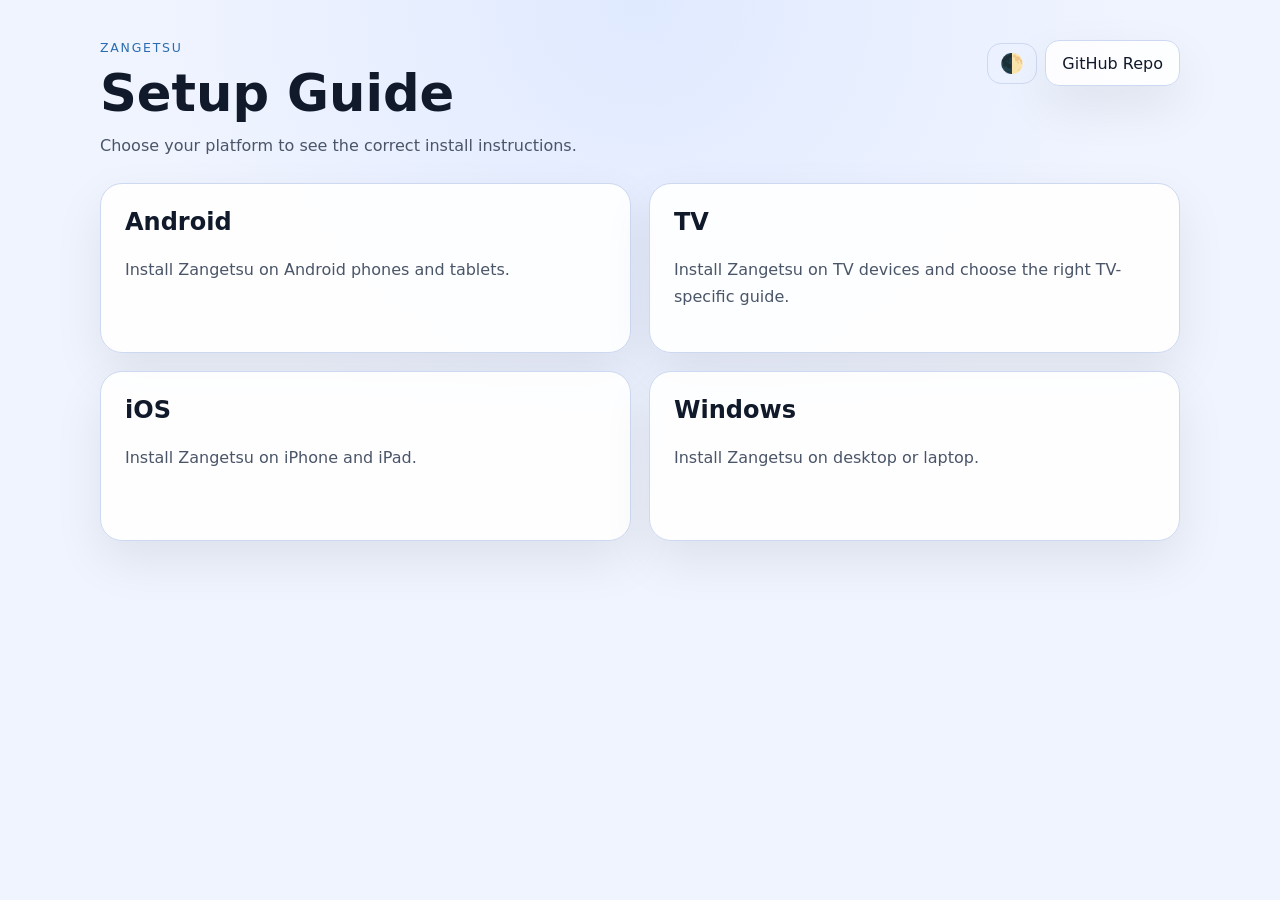
==== index.html @ 30b698f3 "Enhance index.html with SEO links Added canonical and dns-prefetch links for SEO." ====
<!doctype html>
<html lang="en">
  <head>
    <meta charset="UTF-8" />
    <meta name="viewport" content="width=device-width, initial-scale=1.0" />
    <title>Zangetsu Setup Guide</title>
    <meta name="description" content="Choose your platform and install Zangetsu on Android, iOS, TV, or Windows. Simple step‑by‑step guides." />
    <link rel="icon" type="image/x-icon" href="./assets/favicon.ico" />
    <link rel="apple-touch-icon" href="./assets/apple-touch-icon.png" />
    <link rel="canonical" href="https://yourdomain.com/" />
    <link rel="dns-prefetch" href="https://api.github.com" />
    <link rel="dns-prefetch" href="https://github.com" />
    <link rel="stylesheet" href="./assets/styles.css" />
    <script defer src="./assets/app.js"></script>

    <meta property="og:title" content="Zangetsu Setup Guide" />
    <meta property="og:description" content="Install Zangetsu on Android, iOS, TV, or Windows with our simple guides." />
    <meta property="og:type" content="website" />
    <meta property="og:url" content="https://yourdomain.com/" />
    <meta property="og:image" content="https://yourdomain.com/assets/og-image.png" />
    <meta name="twitter:card" content="summary_large_image" />
    <meta name="twitter:title" content="Zangetsu Setup Guide" />
    <meta name="twitter:description" content="Install Zangetsu on Android, iOS, TV, or Windows with our simple guides." />
    <meta name="twitter:image" content="https://yourdomain.com/assets/og-image.png" />
  </head>
  <body>
    <a class="skip-link" href="#main-content">Skip to main content</a>

    <header class="topbar">
      <div>
        <p class="eyebrow">Zangetsu</p>
        <h1 id="page-title">Setup Guide</h1>
        <p class="subtext">Choose your platform to see the correct install instructions.</p>
      </div>
      <div style="display: flex; gap: 8px; align-items: center;">
        <button id="theme-toggle" class="theme-toggle-btn" aria-label="Toggle dark/light mode">🌓</button>
        <a class="ghost-button" href="https://github.com/YOUR_USERNAME/YOUR_REPO" target="_blank" rel="noopener noreferrer">
          GitHub Repo
        </a>
      </div>
    </header>

    <main id="main-content" class="grid" aria-labelledby="page-title">
      <a class="card" href="./android/">
        <h2>Android</h2>
        <p>Install Zangetsu on Android phones and tablets.</p>
      </a>
      <a class="card" href="./tv/">
        <h2>TV</h2>
        <p>Install Zangetsu on TV devices and choose the right TV-specific guide.</p>
      </a>
      <a class="card" href="./ios/">
        <h2>iOS</h2>
        <p>Install Zangetsu on iPhone and iPad.</p>
      </a>
      <a class="card" href="./windows/">
        <h2>Windows</h2>
        <p>Install Zangetsu on desktop or laptop.</p>
      </a>
    </main>

    <button id="back-to-top" class="back-to-top" aria-label="Back to top">↑</button>
  </body>
</html>
---- assets/styles.css ----
:root {
  --bg: #0b1220;
  --panel: #111a2b;
  --panel-2: #0f1726;
  --text: #e7eefc;
  --muted: #9db0d0;
  --accent: #6ea8fe;
  --border: #22304a;
  --shadow: 0 20px 50px rgba(0, 0, 0, 0.28);
  --radius: 22px;
  --max: 1080px;
  font-family: Inter, system-ui, -apple-system, BlinkMacSystemFont, "Segoe UI", sans-serif;
}

/* Light theme */
[data-theme="light"] {
  --bg: #f0f4ff;
  --panel: #ffffff;
  --panel-2: #f9fbff;
  --text: #111a2b;
  --muted: #4a5568;
  --accent: #2b6cb0;
  --border: #cdd9f0;
  --shadow: 0 20px 50px rgba(0, 0, 0, 0.08);
}

* {
  box-sizing: border-box;
}

body {
  margin: 0;
  min-height: 100vh;
  background: radial-gradient(circle at top, #14213d 0%, var(--bg) 45%);
  color: var(--text);
}

[data-theme="light"] body {
  background: radial-gradient(circle at top, #e0eaff 0%, var(--bg) 45%);
}

a {
  color: inherit;
  text-decoration: none;
}

a:focus-visible,
button:focus-visible {
  outline: 2px solid var(--accent);
  outline-offset: 2px;
}

.skip-link {
  position: absolute;
  top: -40px;
  left: 16px;
  background: var(--accent);
  color: #fff;
  padding: 8px 16px;
  border-radius: 8px;
  z-index: 1000;
  font-weight: 600;
  transition: top 0.2s ease;
}
.skip-link:focus { top: 16px; }
@media (prefers-reduced-motion: reduce) { .skip-link { transition: none; } }

.topbar,
.content,
.grid {
  width: min(var(--max), calc(100% - 32px));
  margin: 0 auto;
}

.topbar {
  display: flex;
  align-items: flex-start;
  justify-content: space-between;
  gap: 16px;
  padding: 40px 0 24px;
}

.eyebrow {
  margin: 0 0 8px;
  text-transform: uppercase;
  letter-spacing: 0.14em;
  font-size: 0.78rem;
  color: var(--accent);
}

h1 {
  margin: 0;
  font-size: clamp(2rem, 4vw, 3.5rem);
}

.subtext {
  margin: 10px 0 0;
  color: var(--muted);
  max-width: 62ch;
  line-height: 1.6;
}

.ghost-button,
.download-button,
button.ghost-button {
  display: inline-flex;
  align-items: center;
  justify-content: center;
  min-height: 46px;
  padding: 0 16px;
  border-radius: 14px;
  border: 1px solid var(--border);
  background: rgba(17, 26, 43, 0.78);
  box-shadow: var(--shadow);
  cursor: pointer;
  font-family: inherit;
  color: var(--text);
  transition: transform 0.15s ease, border-color 0.15s ease;
}

[data-theme="light"] .ghost-button,
[data-theme="light"] .download-button,
[data-theme="light"] button.ghost-button {
  background: rgba(255,255,255,0.88);
}

@media (prefers-reduced-motion: no-preference) {
  .ghost-button:hover,
  .download-button:hover,
  .card:hover { transform: translateY(-1px); }
  .ghost-button:hover,
  .download-button:hover { border-color: var(--accent); }
}

.grid {
  display: grid;
  grid-template-columns: repeat(2, minmax(0, 1fr));
  gap: 18px;
  padding-bottom: 36px;
}

.card,
.panel {
  border: 1px solid var(--border);
  background: rgba(17, 26, 43, 0.88);
  border-radius: var(--radius);
  box-shadow: var(--shadow);
}

[data-theme="light"] .card,
[data-theme="light"] .panel {
  background: rgba(255,255,255,0.92);
}

.card {
  padding: 24px;
  min-height: 170px;
  transition: transform 0.18s ease, border-color 0.18s ease;
}
.card:hover { border-color: var(--accent); }

.card h2, .panel h2 { margin-top: 0; }

.card p, .panel p, .panel li {
  color: var(--muted);
  line-height: 1.7;
}

.content {
  display: grid;
  gap: 18px;
  padding-bottom: 36px;
}

.panel { padding: 24px; }

.download-area { display: grid; gap: 12px; }

.download-row {
  display: flex;
  align-items: flex-start;
  gap: 16px;
  flex-wrap: wrap;
}

.download-button {
  width: fit-content;
  gap: 10px;
  background: linear-gradient(180deg, rgba(110,168,254,0.2), rgba(110,168,254,0.1));
}

[data-theme="light"] .download-button {
  background: linear-gradient(180deg, rgba(43,108,176,0.15), rgba(43,108,176,0.05));
}

.copy-btn {
  font-size: 0.85rem;
  min-height: 46px;
}

.qr-code {
  display: flex;
  flex-direction: column;
  align-items: center;
  gap: 4px;
  padding: 8px;
  background: rgba(255,255,255,0.05);
  border-radius: 12px;
  border: 1px solid var(--border);
}

[data-theme="light"] .qr-code {
  background: rgba(0,0,0,0.03);
}

.qr-code img {
  display: block;
  width: 120px;
  height: 120px;
}

.qr-code small {
  font-size: 0.75rem;
  color: var(--muted);
}

.release-notes {
  margin-top: 8px;
  padding: 12px;
  background: rgba(110,168,254,0.07);
  border-radius: 14px;
  border: 1px solid rgba(110,168,254,0.15);
}

.release-notes h3 {
  margin: 0 0 6px;
  font-size: 0.95rem;
  color: var(--accent);
}

.release-notes p {
  margin: 0;
  font-size: 0.9rem;
  color: var(--muted);
  white-space: pre-wrap;
  line-height: 1.6;
}

.loading-spinner {
  display: flex;
  align-items: center;
  gap: 8px;
  color: var(--muted);
}

.loading-spinner span::before {
  content: "";
  display: inline-block;
  width: 14px;
  height: 14px;
  border: 2px solid var(--border);
  border-top-color: var(--accent);
  border-radius: 50%;
  animation: spin 0.8s linear infinite;
  margin-right: 8px;
  vertical-align: middle;
}

@keyframes spin { to { transform: rotate(360deg); } }

.badge {
  display: inline-flex;
  width: fit-content;
  padding: 4px 10px;
  border-radius: 999px;
  background: rgba(110,168,254,0.14);
  color: #cfe1ff;
  font-size: 0.85rem;
  border: 1px solid rgba(110,168,254,0.22);
}

[data-theme="light"] .badge {
  background: rgba(43,108,176,0.1);
  color: #1e3a5f;
  border-color: rgba(43,108,176,0.25);
}

/* Back to top button */
.back-to-top {
  position: fixed;
  bottom: 24px;
  right: 24px;
  display: none;
  width: 44px;
  height: 44px;
  border-radius: 50%;
  border: 1px solid var(--border);
  background: var(--panel);
  box-shadow: var(--shadow);
  align-items: center;
  justify-content: center;
  cursor: pointer;
  z-index: 999;
  color: var(--text);
}
.back-to-top:hover { border-color: var(--accent); }

/* Theme toggle button */
.theme-toggle-btn {
  background: none;
  border: 1px solid var(--border);
  border-radius: 14px;
  padding: 8px 12px;
  color: var(--text);
  cursor: pointer;
  font-size: 1.2rem;
  display: flex;
  align-items: center;
  gap: 4px;
}

@media (max-width: 760px) {
  .topbar { flex-direction: column; }
  .grid { grid-template-columns: 1fr; }
  .download-row { flex-direction: column; align-items: stretch; }
  .qr-code { align-self: flex-start; }
}
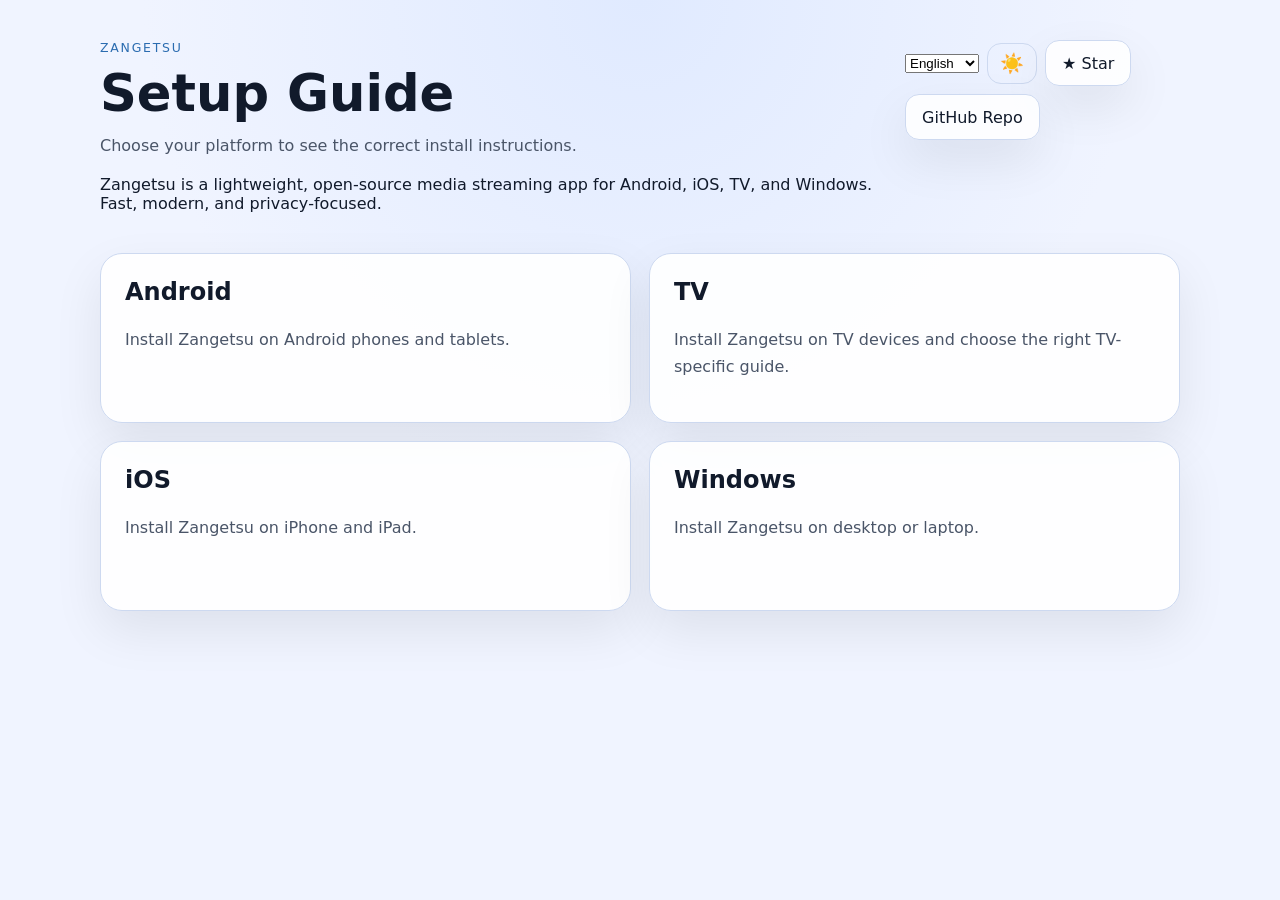
==== commit 5605c129: "Enhance index.html with description and GitHub links Added a description paragraph and updated GitHu" ====
--- a/index.html
+++ b/index.html
@@ -31,10 +31,21 @@
         <p class="eyebrow">Zangetsu</p>
         <h1 id="page-title">Setup Guide</h1>
         <p class="subtext">Choose your platform to see the correct install instructions.</p>
+        <p class="description">Zangetsu is a lightweight, open‑source media streaming app for Android, iOS, TV, and Windows. Fast, modern, and privacy‑focused.</p>
       </div>
-      <div style="display: flex; gap: 8px; align-items: center;">
+      <div style="display: flex; gap: 0.5rem; align-items: center; flex-wrap: wrap;">
+        <select id="language-select" class="language-select" aria-label="Select language">
+          <option value="en">English</option>
+          <option value="es">Español</option>
+          <option value="fr">Français</option>
+          <option value="de">Deutsch</option>
+          <option value="ja">日本語</option>
+        </select>
         <button id="theme-toggle" class="theme-toggle-btn" aria-label="Toggle dark/light mode">🌓</button>
-        <a class="ghost-button" href="https://github.com/YOUR_USERNAME/YOUR_REPO" target="_blank" rel="noopener noreferrer">
+        <a id="github-star" class="ghost-button star-button" href="https://github.com/Spyou/Zangetsu" target="_blank" rel="noopener noreferrer" aria-label="Star on GitHub">
+          ★ Star
+        </a>
+        <a class="ghost-button" href="https://github.com/Spyou/Zangetsu" target="_blank" rel="noopener noreferrer">
           GitHub Repo
         </a>
       </div>
--- a/assets/styles.css
+++ b/assets/styles.css
@@ -7,12 +7,17 @@
   --accent: #6ea8fe;
   --border: #22304a;
   --shadow: 0 20px 50px rgba(0, 0, 0, 0.28);
-  --radius: 22px;
+
+  /* Unified radius scale */
+  --radius-sm: 10px;
+  --radius-md: 14px;
+  --radius-lg: 22px;
+  --radius-full: 999px;
+
   --max: 1080px;
   font-family: Inter, system-ui, -apple-system, BlinkMacSystemFont, "Segoe UI", sans-serif;
 }
 
-/* Light theme */
 [data-theme="light"] {
   --bg: #f0f4ff;
   --panel: #ffffff;
@@ -57,7 +62,7 @@
   background: var(--accent);
   color: #fff;
   padding: 8px 16px;
-  border-radius: 8px;
+  border-radius: var(--radius-sm);
   z-index: 1000;
   font-weight: 600;
   transition: top 0.2s ease;
@@ -108,7 +113,7 @@
   justify-content: center;
   min-height: 46px;
   padding: 0 16px;
-  border-radius: 14px;
+  border-radius: var(--radius-md);
   border: 1px solid var(--border);
   background: rgba(17, 26, 43, 0.78);
   box-shadow: var(--shadow);
@@ -143,7 +148,7 @@
 .panel {
   border: 1px solid var(--border);
   background: rgba(17, 26, 43, 0.88);
-  border-radius: var(--radius);
+  border-radius: var(--radius-lg);
   box-shadow: var(--shadow);
 }
 
@@ -176,6 +181,32 @@
 
 .download-area { display: grid; gap: 12px; }
 
+/* Top row with badge, refresh, share, timestamp */
+.download-top-row {
+  display: flex;
+  align-items: center;
+  gap: 10px;
+  flex-wrap: wrap;
+}
+
+.refresh-btn {
+  font-size: 0.85rem;
+  min-height: 36px;
+  padding: 0 10px;
+  border-radius: var(--radius-md);
+}
+
+.release-date {
+  font-size: 0.85rem;
+  color: var(--muted);
+}
+
+.last-updated {
+  font-size: 0.75rem;
+  color: var(--muted);
+  margin-left: auto;
+}
+
 .download-row {
   display: flex;
   align-items: flex-start;
@@ -183,19 +214,39 @@
   flex-wrap: wrap;
 }
 
+.download-link-wrapper {
+  display: flex;
+  flex-direction: column;
+  gap: 4px;
+  align-items: flex-start;
+}
+
+/* Download button with truncation */
 .download-button {
   width: fit-content;
+  max-width: 260px;
+  white-space: nowrap;
+  overflow: hidden;
+  text-overflow: ellipsis;
   gap: 10px;
+  border-radius: var(--radius-md);
   background: linear-gradient(180deg, rgba(110,168,254,0.2), rgba(110,168,254,0.1));
 }
 
 [data-theme="light"] .download-button {
   background: linear-gradient(180deg, rgba(43,108,176,0.15), rgba(43,108,176,0.05));
+}
+
+.file-size {
+  font-size: 0.8rem;
+  color: var(--muted);
+  padding-left: 4px;
 }
 
 .copy-btn {
   font-size: 0.85rem;
   min-height: 46px;
+  border-radius: var(--radius-md);
 }
 
 .qr-code {
@@ -205,7 +256,7 @@
   gap: 4px;
   padding: 8px;
   background: rgba(255,255,255,0.05);
-  border-radius: 12px;
+  border-radius: var(--radius-md);
   border: 1px solid var(--border);
 }
 
@@ -228,7 +279,7 @@
   margin-top: 8px;
   padding: 12px;
   background: rgba(110,168,254,0.07);
-  border-radius: 14px;
+  border-radius: var(--radius-md);
   border: 1px solid rgba(110,168,254,0.15);
 }
 
@@ -272,7 +323,7 @@
   display: inline-flex;
   width: fit-content;
   padding: 4px 10px;
-  border-radius: 999px;
+  border-radius: var(--radius-full);
   background: rgba(110,168,254,0.14);
   color: #cfe1ff;
   font-size: 0.85rem;
@@ -285,7 +336,6 @@
   border-color: rgba(43,108,176,0.25);
 }
 
-/* Back to top button */
 .back-to-top {
   position: fixed;
   bottom: 24px;
@@ -305,11 +355,10 @@
 }
 .back-to-top:hover { border-color: var(--accent); }
 
-/* Theme toggle button */
 .theme-toggle-btn {
   background: none;
   border: 1px solid var(--border);
-  border-radius: 14px;
+  border-radius: var(--radius-md);
   padding: 8px 12px;
   color: var(--text);
   cursor: pointer;
@@ -317,6 +366,15 @@
   display: flex;
   align-items: center;
   gap: 4px;
+}
+
+/* Installation feedback panel */
+.install-feedback {
+  margin-top: 10px;
+}
+.install-btn {
+  min-height: 46px;
+  border-radius: var(--radius-md);
 }
 
 @media (max-width: 760px) {
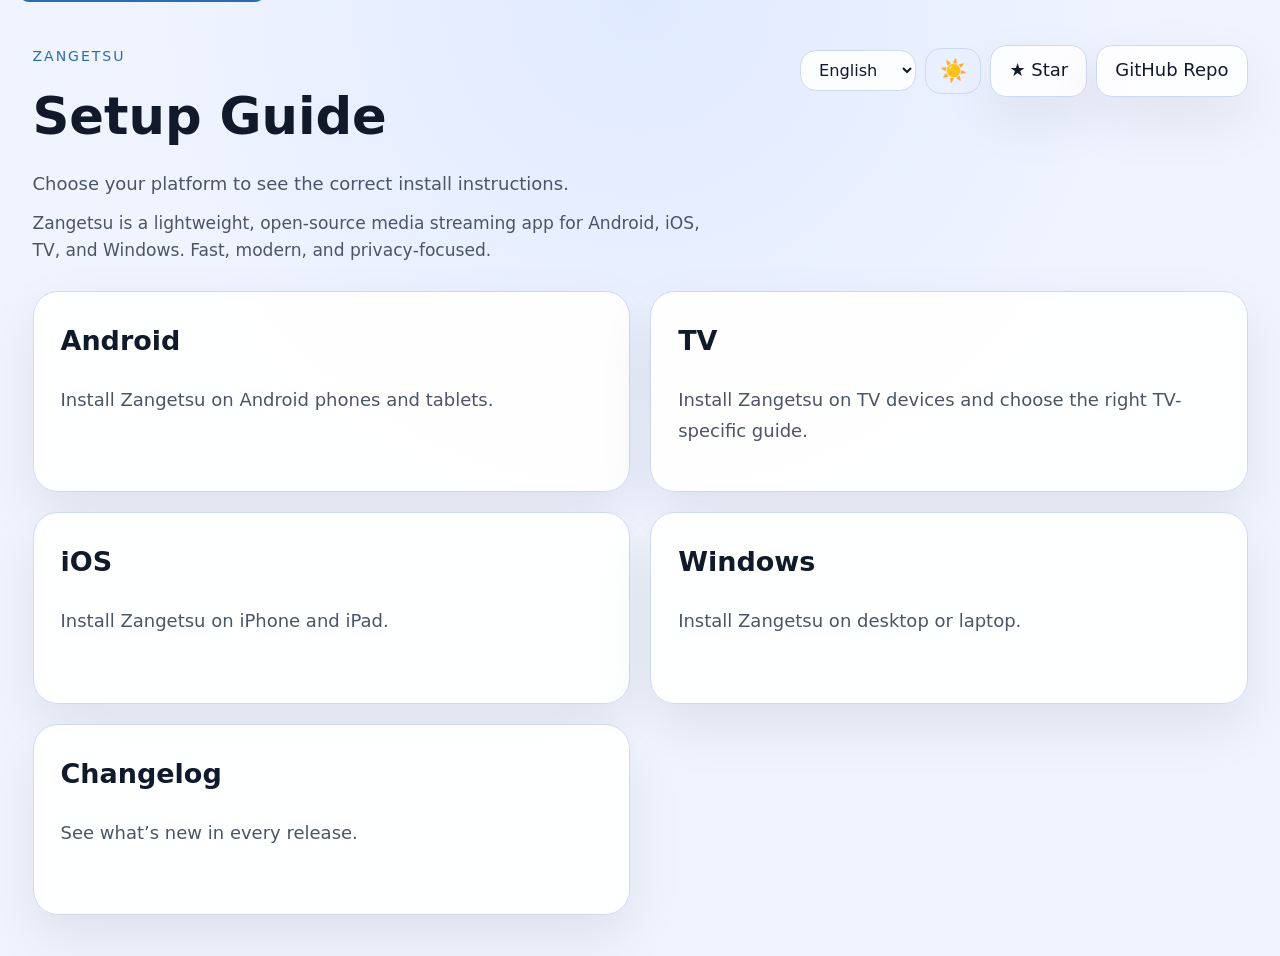
==== commit c3b6bff4: "Add manifest and theme color meta tags" ====
--- a/index.html
+++ b/index.html
@@ -7,6 +7,8 @@
     <meta name="description" content="Choose your platform and install Zangetsu on Android, iOS, TV, or Windows. Simple step‑by‑step guides." />
     <link rel="icon" type="image/x-icon" href="./assets/favicon.ico" />
     <link rel="apple-touch-icon" href="./assets/apple-touch-icon.png" />
+    <link rel="manifest" href="./manifest.json" />
+    <meta name="theme-color" content="#6ea8fe" />
     <link rel="canonical" href="https://yourdomain.com/" />
     <link rel="dns-prefetch" href="https://api.github.com" />
     <link rel="dns-prefetch" href="https://github.com" />
@@ -68,6 +70,10 @@
         <h2>Windows</h2>
         <p>Install Zangetsu on desktop or laptop.</p>
       </a>
+      <a class="card" href="./changelog/">
+        <h2>Changelog</h2>
+        <p>See what’s new in every release.</p>
+      </a>
     </main>
 
     <button id="back-to-top" class="back-to-top" aria-label="Back to top">↑</button>
--- a/assets/styles.css
+++ b/assets/styles.css
@@ -6,16 +6,16 @@
   --muted: #9db0d0;
   --accent: #6ea8fe;
   --border: #22304a;
-  --shadow: 0 20px 50px rgba(0, 0, 0, 0.28);
-
-  /* Unified radius scale */
-  --radius-sm: 10px;
-  --radius-md: 14px;
-  --radius-lg: 22px;
+  --shadow: 0 1.25rem 3.125rem rgba(0, 0, 0, 0.28);
+
+  --radius-sm: 0.625rem;
+  --radius-md: 0.875rem;
+  --radius-lg: 1.375rem;
   --radius-full: 999px;
 
-  --max: 1080px;
+  --max: 67.5rem;
   font-family: Inter, system-ui, -apple-system, BlinkMacSystemFont, "Segoe UI", sans-serif;
+  font-size: clamp(1rem, 2vw, 1.125rem);
 }
 
 [data-theme="light"] {
@@ -26,7 +26,7 @@
   --muted: #4a5568;
   --accent: #2b6cb0;
   --border: #cdd9f0;
-  --shadow: 0 20px 50px rgba(0, 0, 0, 0.08);
+  --shadow: 0 1.25rem 3.125rem rgba(0, 0, 0, 0.08);
 }
 
 * {
@@ -38,10 +38,21 @@
   min-height: 100vh;
   background: radial-gradient(circle at top, #14213d 0%, var(--bg) 45%);
   color: var(--text);
+  line-height: 1.6;
 }
 
 [data-theme="light"] body {
   background: radial-gradient(circle at top, #e0eaff 0%, var(--bg) 45%);
+}
+
+/* Fade-in animation for main content */
+@keyframes fadeIn {
+  from { opacity: 0; transform: translateY(10px); }
+  to { opacity: 1; transform: translateY(0); }
+}
+
+main {
+  animation: fadeIn 0.5s ease both;
 }
 
 a {
@@ -57,23 +68,23 @@
 
 .skip-link {
   position: absolute;
-  top: -40px;
-  left: 16px;
+  top: -2.5rem;
+  left: 1rem;
   background: var(--accent);
   color: #fff;
-  padding: 8px 16px;
+  padding: 0.5rem 1rem;
   border-radius: var(--radius-sm);
   z-index: 1000;
   font-weight: 600;
   transition: top 0.2s ease;
 }
-.skip-link:focus { top: 16px; }
+.skip-link:focus { top: 1rem; }
 @media (prefers-reduced-motion: reduce) { .skip-link { transition: none; } }
 
 .topbar,
 .content,
 .grid {
-  width: min(var(--max), calc(100% - 32px));
+  width: min(var(--max), calc(100% - 2rem));
   margin: 0 auto;
 }
 
@@ -81,12 +92,12 @@
   display: flex;
   align-items: flex-start;
   justify-content: space-between;
-  gap: 16px;
-  padding: 40px 0 24px;
+  gap: 1rem;
+  padding: 2.5rem 0 1.5rem;
 }
 
 .eyebrow {
-  margin: 0 0 8px;
+  margin: 0 0 0.5rem;
   text-transform: uppercase;
   letter-spacing: 0.14em;
   font-size: 0.78rem;
@@ -99,10 +110,16 @@
 }
 
 .subtext {
-  margin: 10px 0 0;
+  margin: 0.625rem 0 0;
   color: var(--muted);
   max-width: 62ch;
-  line-height: 1.6;
+}
+
+.description {
+  margin: 0.625rem 0 0;
+  color: var(--muted);
+  font-size: 0.95rem;
+  max-width: 62ch;
 }
 
 .ghost-button,
@@ -111,8 +128,8 @@
   display: inline-flex;
   align-items: center;
   justify-content: center;
-  min-height: 46px;
-  padding: 0 16px;
+  min-height: 2.875rem;
+  padding: 0 1rem;
   border-radius: var(--radius-md);
   border: 1px solid var(--border);
   background: rgba(17, 26, 43, 0.78);
@@ -140,8 +157,8 @@
 .grid {
   display: grid;
   grid-template-columns: repeat(2, minmax(0, 1fr));
-  gap: 18px;
-  padding-bottom: 36px;
+  gap: 1.125rem;
+  padding-bottom: 2.25rem;
 }
 
 .card,
@@ -158,8 +175,8 @@
 }
 
 .card {
-  padding: 24px;
-  min-height: 170px;
+  padding: 1.5rem;
+  min-height: 10.625rem;
   transition: transform 0.18s ease, border-color 0.18s ease;
 }
 .card:hover { border-color: var(--accent); }
@@ -173,63 +190,46 @@
 
 .content {
   display: grid;
-  gap: 18px;
-  padding-bottom: 36px;
-}
-
-.panel { padding: 24px; }
-
-.download-area { display: grid; gap: 12px; }
-
-/* Top row with badge, refresh, share, timestamp */
+  gap: 1.125rem;
+  padding-bottom: 2.25rem;
+}
+
+.panel { padding: 1.5rem; }
+
+.download-area { display: grid; gap: 0.75rem; }
+
 .download-top-row {
   display: flex;
   align-items: center;
-  gap: 10px;
+  gap: 0.625rem;
   flex-wrap: wrap;
 }
 
-.refresh-btn {
-  font-size: 0.85rem;
-  min-height: 36px;
-  padding: 0 10px;
-  border-radius: var(--radius-md);
-}
-
-.release-date {
-  font-size: 0.85rem;
-  color: var(--muted);
-}
-
-.last-updated {
-  font-size: 0.75rem;
-  color: var(--muted);
-  margin-left: auto;
-}
+.refresh-btn { font-size: 0.85rem; min-height: 2.25rem; padding: 0 0.625rem; }
+.release-date { font-size: 0.85rem; color: var(--muted); }
+.last-updated { font-size: 0.75rem; color: var(--muted); margin-left: auto; }
 
 .download-row {
   display: flex;
   align-items: flex-start;
-  gap: 16px;
+  gap: 1rem;
   flex-wrap: wrap;
 }
 
 .download-link-wrapper {
   display: flex;
   flex-direction: column;
-  gap: 4px;
+  gap: 0.25rem;
   align-items: flex-start;
 }
 
-/* Download button with truncation */
 .download-button {
   width: fit-content;
-  max-width: 260px;
+  max-width: 16.25rem;
   white-space: nowrap;
   overflow: hidden;
   text-overflow: ellipsis;
-  gap: 10px;
-  border-radius: var(--radius-md);
+  gap: 0.625rem;
   background: linear-gradient(180deg, rgba(110,168,254,0.2), rgba(110,168,254,0.1));
 }
 
@@ -237,83 +237,54 @@
   background: linear-gradient(180deg, rgba(43,108,176,0.15), rgba(43,108,176,0.05));
 }
 
-.file-size {
-  font-size: 0.8rem;
-  color: var(--muted);
-  padding-left: 4px;
-}
-
-.copy-btn {
-  font-size: 0.85rem;
-  min-height: 46px;
-  border-radius: var(--radius-md);
-}
+.file-size { font-size: 0.8rem; color: var(--muted); padding-left: 0.25rem; }
+
+.copy-btn { font-size: 0.85rem; min-height: 2.875rem; }
 
 .qr-code {
   display: flex;
   flex-direction: column;
   align-items: center;
-  gap: 4px;
-  padding: 8px;
+  gap: 0.25rem;
+  padding: 0.5rem;
   background: rgba(255,255,255,0.05);
   border-radius: var(--radius-md);
   border: 1px solid var(--border);
 }
 
-[data-theme="light"] .qr-code {
-  background: rgba(0,0,0,0.03);
-}
-
-.qr-code img {
-  display: block;
-  width: 120px;
-  height: 120px;
-}
-
-.qr-code small {
-  font-size: 0.75rem;
-  color: var(--muted);
-}
+[data-theme="light"] .qr-code { background: rgba(0,0,0,0.03); }
+
+.qr-code img { display: block; width: 7.5rem; height: 7.5rem; }
+.qr-code small { font-size: 0.75rem; color: var(--muted); }
 
 .release-notes {
-  margin-top: 8px;
-  padding: 12px;
+  margin-top: 0.5rem;
+  padding: 0.75rem;
   background: rgba(110,168,254,0.07);
   border-radius: var(--radius-md);
   border: 1px solid rgba(110,168,254,0.15);
 }
 
-.release-notes h3 {
-  margin: 0 0 6px;
-  font-size: 0.95rem;
-  color: var(--accent);
-}
-
-.release-notes p {
-  margin: 0;
-  font-size: 0.9rem;
-  color: var(--muted);
-  white-space: pre-wrap;
-  line-height: 1.6;
-}
+.release-notes h3 { margin: 0 0 0.375rem; font-size: 0.95rem; color: var(--accent); }
+.release-notes p { margin: 0; font-size: 0.9rem; color: var(--muted); white-space: pre-wrap; line-height: 1.6; }
 
 .loading-spinner {
   display: flex;
   align-items: center;
-  gap: 8px;
+  gap: 0.5rem;
   color: var(--muted);
 }
 
 .loading-spinner span::before {
   content: "";
   display: inline-block;
-  width: 14px;
-  height: 14px;
+  width: 0.875rem;
+  height: 0.875rem;
   border: 2px solid var(--border);
   border-top-color: var(--accent);
   border-radius: 50%;
   animation: spin 0.8s linear infinite;
-  margin-right: 8px;
+  margin-right: 0.5rem;
   vertical-align: middle;
 }
 
@@ -322,7 +293,7 @@
 .badge {
   display: inline-flex;
   width: fit-content;
-  padding: 4px 10px;
+  padding: 0.25rem 0.625rem;
   border-radius: var(--radius-full);
   background: rgba(110,168,254,0.14);
   color: #cfe1ff;
@@ -338,11 +309,11 @@
 
 .back-to-top {
   position: fixed;
-  bottom: 24px;
-  right: 24px;
+  bottom: 1.5rem;
+  right: 1.5rem;
   display: none;
-  width: 44px;
-  height: 44px;
+  width: 2.75rem;
+  height: 2.75rem;
   border-radius: 50%;
   border: 1px solid var(--border);
   background: var(--panel);
@@ -359,23 +330,52 @@
   background: none;
   border: 1px solid var(--border);
   border-radius: var(--radius-md);
-  padding: 8px 12px;
+  padding: 0.5rem 0.75rem;
   color: var(--text);
   cursor: pointer;
   font-size: 1.2rem;
   display: flex;
   align-items: center;
-  gap: 4px;
-}
-
-/* Installation feedback panel */
-.install-feedback {
-  margin-top: 10px;
-}
-.install-btn {
-  min-height: 46px;
-  border-radius: var(--radius-md);
-}
+  gap: 0.25rem;
+}
+
+.language-select {
+  background: rgba(17, 26, 43, 0.78);
+  border: 1px solid var(--border);
+  border-radius: var(--radius-md);
+  color: var(--text);
+  font-family: inherit;
+  padding: 0.5rem 0.75rem;
+  cursor: pointer;
+  font-size: 0.9rem;
+}
+[data-theme="light"] .language-select {
+  background: rgba(255,255,255,0.88);
+}
+
+.star-button { min-height: 2.875rem; }
+.star-count { font-weight: 600; margin-left: 0.25rem; }
+
+.install-feedback { margin-top: 0.625rem; }
+.install-btn { min-height: 2.875rem; }
+
+.checksum-row {
+  display: flex;
+  align-items: center;
+  gap: 0.5rem;
+  flex-wrap: wrap;
+  margin-top: 0.5rem;
+}
+
+/* Changelog page */
+.release-entry {
+  border-bottom: 1px solid var(--border);
+  padding-bottom: 1rem;
+}
+.release-entry:last-child { border-bottom: none; padding-bottom: 0; }
+.release-entry h2 { font-size: 1.4rem; margin: 0; }
+.release-entry small { color: var(--muted); display: block; margin: 0.25rem 0 0.75rem; }
+.release-body { color: var(--muted); line-height: 1.7; }
 
 @media (max-width: 760px) {
   .topbar { flex-direction: column; }
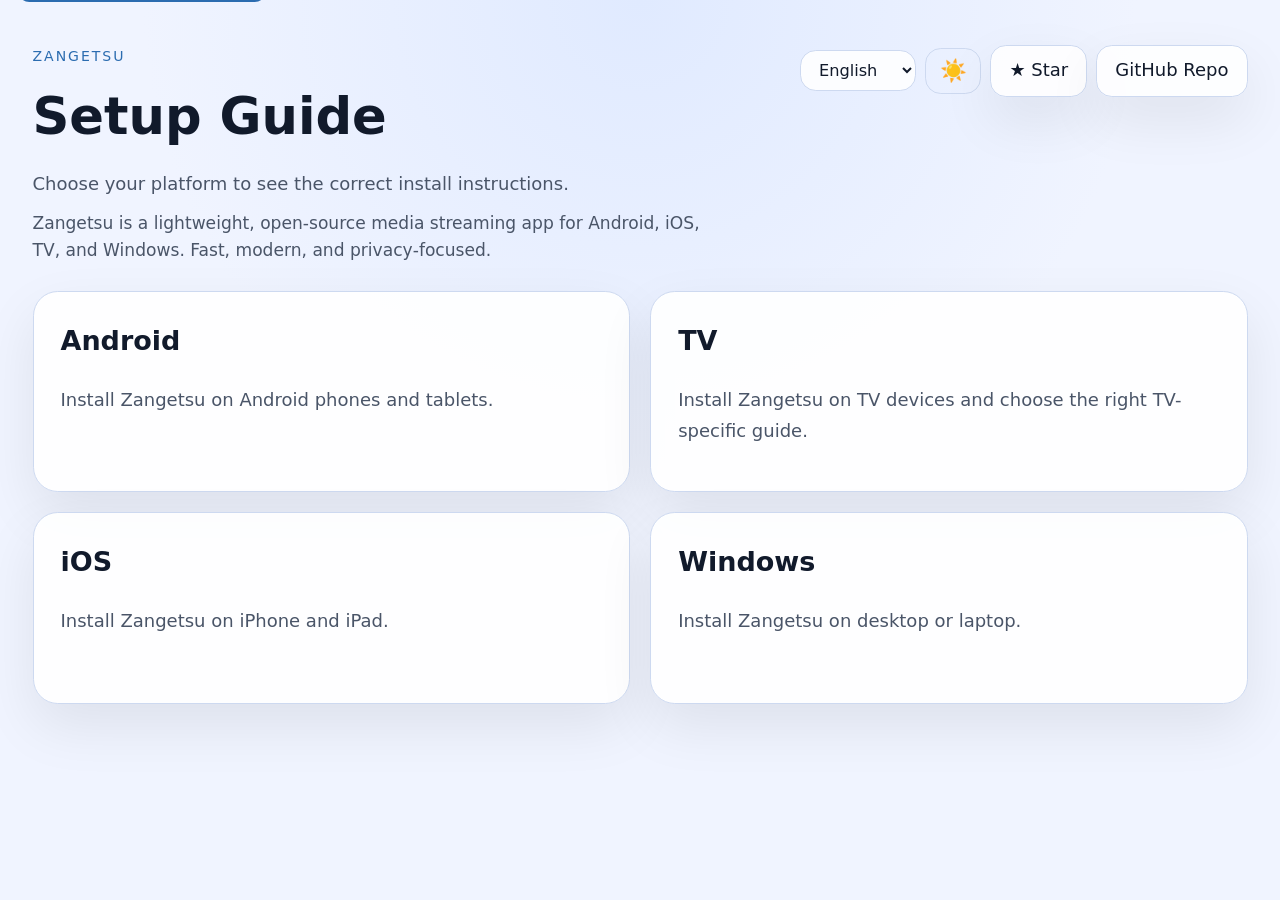
==== commit ff2d0693: "Change GitHub links to placeholders Updated GitHub links to use placeholder for username and repo." ====
--- a/index.html
+++ b/index.html
@@ -44,10 +44,10 @@
           <option value="ja">日本語</option>
         </select>
         <button id="theme-toggle" class="theme-toggle-btn" aria-label="Toggle dark/light mode">🌓</button>
-        <a id="github-star" class="ghost-button star-button" href="https://github.com/Spyou/Zangetsu" target="_blank" rel="noopener noreferrer" aria-label="Star on GitHub">
+        <a id="github-star" class="ghost-button star-button" href="https://github.com/YOUR_USERNAME/YOUR_REPO" target="_blank" rel="noopener noreferrer" aria-label="Star on GitHub">
           ★ Star
         </a>
-        <a class="ghost-button" href="https://github.com/Spyou/Zangetsu" target="_blank" rel="noopener noreferrer">
+        <a class="ghost-button" href="https://github.com/YOUR_USERNAME/YOUR_REPO" target="_blank" rel="noopener noreferrer">
           GitHub Repo
         </a>
       </div>
@@ -70,10 +70,6 @@
         <h2>Windows</h2>
         <p>Install Zangetsu on desktop or laptop.</p>
       </a>
-      <a class="card" href="./changelog/">
-        <h2>Changelog</h2>
-        <p>See what’s new in every release.</p>
-      </a>
     </main>
 
     <button id="back-to-top" class="back-to-top" aria-label="Back to top">↑</button>
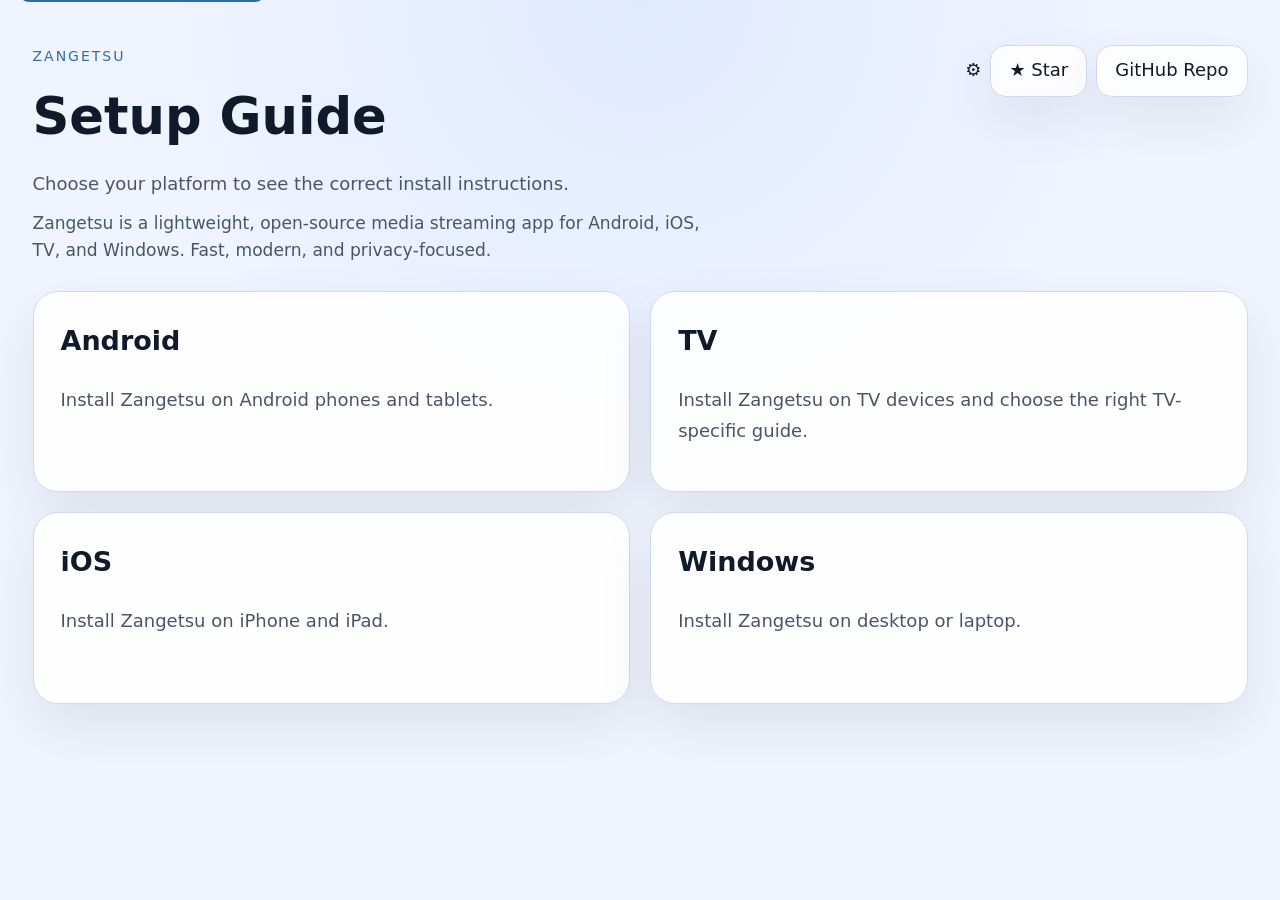
==== commit 46a40b46: "Update index.html to modify UI elements Removed language selection dropdown and theme toggle button." ====
--- a/index.html
+++ b/index.html
@@ -36,18 +36,11 @@
         <p class="description">Zangetsu is a lightweight, open‑source media streaming app for Android, iOS, TV, and Windows. Fast, modern, and privacy‑focused.</p>
       </div>
       <div style="display: flex; gap: 0.5rem; align-items: center; flex-wrap: wrap;">
-        <select id="language-select" class="language-select" aria-label="Select language">
-          <option value="en">English</option>
-          <option value="es">Español</option>
-          <option value="fr">Français</option>
-          <option value="de">Deutsch</option>
-          <option value="ja">日本語</option>
-        </select>
-        <button id="theme-toggle" class="theme-toggle-btn" aria-label="Toggle dark/light mode">🌓</button>
-        <a id="github-star" class="ghost-button star-button" href="https://github.com/YOUR_USERNAME/YOUR_REPO" target="_blank" rel="noopener noreferrer" aria-label="Star on GitHub">
+        <a href="./settings/" class="settings-icon" aria-label="Settings">⚙️</a>
+        <a id="github-star" class="ghost-button star-button" href="https://github.com/Spyou/Zangetsu" target="_blank" rel="noopener noreferrer" aria-label="Star on GitHub">
           ★ Star
         </a>
-        <a class="ghost-button" href="https://github.com/YOUR_USERNAME/YOUR_REPO" target="_blank" rel="noopener noreferrer">
+        <a class="ghost-button" href="https://github.com/Spyou/Zangetsu" target="_blank" rel="noopener noreferrer">
           GitHub Repo
         </a>
       </div>
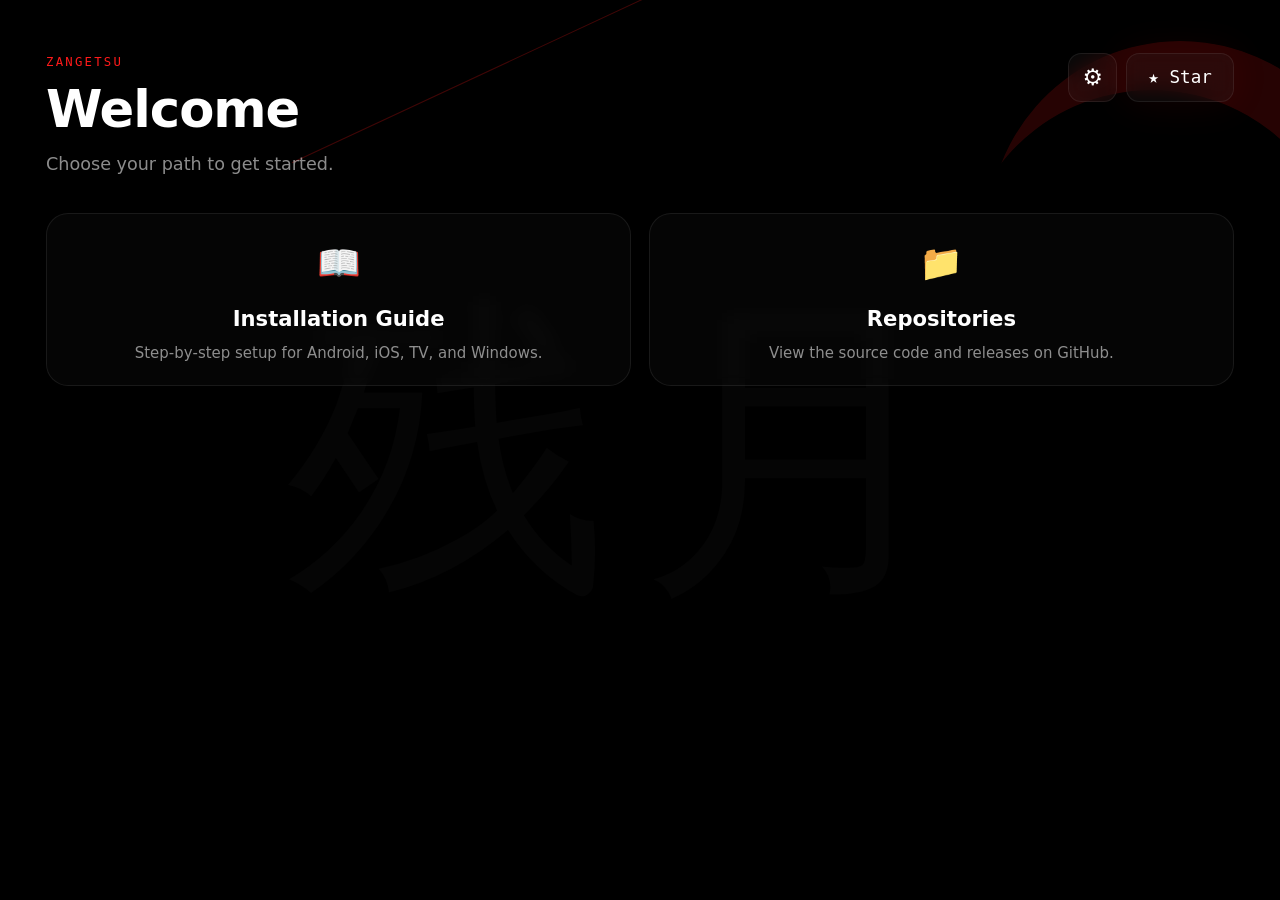
==== commit bc3c4baa: "Update index.html metadata and structure" ====
--- a/index.html
+++ b/index.html
@@ -3,66 +3,64 @@
   <head>
     <meta charset="UTF-8" />
     <meta name="viewport" content="width=device-width, initial-scale=1.0" />
-    <title>Zangetsu Setup Guide</title>
-    <meta name="description" content="Choose your platform and install Zangetsu on Android, iOS, TV, or Windows. Simple step‑by‑step guides." />
+    <title>Zangetsu</title>
+    <meta name="description" content="Zangetsu – lightweight media streaming. Get the app or browse the source." />
     <link rel="icon" type="image/x-icon" href="./assets/favicon.ico" />
     <link rel="apple-touch-icon" href="./assets/apple-touch-icon.png" />
     <link rel="manifest" href="./manifest.json" />
-    <meta name="theme-color" content="#6ea8fe" />
+    <meta name="theme-color" content="#000000" />
     <link rel="canonical" href="https://yourdomain.com/" />
     <link rel="dns-prefetch" href="https://api.github.com" />
     <link rel="dns-prefetch" href="https://github.com" />
     <link rel="stylesheet" href="./assets/styles.css" />
     <script defer src="./assets/app.js"></script>
 
-    <meta property="og:title" content="Zangetsu Setup Guide" />
-    <meta property="og:description" content="Install Zangetsu on Android, iOS, TV, or Windows with our simple guides." />
+    <meta property="og:title" content="Zangetsu" />
+    <meta property="og:description" content="Zangetsu – lightweight media streaming app for Android, iOS, TV, and Windows." />
     <meta property="og:type" content="website" />
     <meta property="og:url" content="https://yourdomain.com/" />
     <meta property="og:image" content="https://yourdomain.com/assets/og-image.png" />
     <meta name="twitter:card" content="summary_large_image" />
-    <meta name="twitter:title" content="Zangetsu Setup Guide" />
-    <meta name="twitter:description" content="Install Zangetsu on Android, iOS, TV, or Windows with our simple guides." />
+    <meta name="twitter:title" content="Zangetsu" />
+    <meta name="twitter:description" content="Zangetsu – lightweight media streaming." />
     <meta name="twitter:image" content="https://yourdomain.com/assets/og-image.png" />
   </head>
   <body>
+    <div class="bg-cyber" aria-hidden="true">
+      <div class="kanji-watermark">残月</div>
+      <div class="crescent-moon"></div>
+      <div class="diagonal-line"></div>
+    </div>
+
     <a class="skip-link" href="#main-content">Skip to main content</a>
 
     <header class="topbar">
       <div>
         <p class="eyebrow">Zangetsu</p>
-        <h1 id="page-title">Setup Guide</h1>
-        <p class="subtext">Choose your platform to see the correct install instructions.</p>
-        <p class="description">Zangetsu is a lightweight, open‑source media streaming app for Android, iOS, TV, and Windows. Fast, modern, and privacy‑focused.</p>
+        <h1 id="page-title">Welcome</h1>
+        <p class="subtext">Choose your path to get started.</p>
       </div>
-      <div style="display: flex; gap: 0.5rem; align-items: center; flex-wrap: wrap;">
+      <div style="display: flex; gap: 0.5rem; align-items: center;">
         <a href="./settings/" class="settings-icon" aria-label="Settings">⚙️</a>
-        <a id="github-star" class="ghost-button star-button" href="https://github.com/Spyou/Zangetsu" target="_blank" rel="noopener noreferrer" aria-label="Star on GitHub">
+        <a id="github-star" class="ghost-button star-button" href="https://github.com/YOUR_USERNAME/YOUR_REPO" target="_blank" rel="noopener noreferrer" aria-label="Star on GitHub">
           ★ Star
-        </a>
-        <a class="ghost-button" href="https://github.com/Spyou/Zangetsu" target="_blank" rel="noopener noreferrer">
-          GitHub Repo
         </a>
       </div>
     </header>
 
-    <main id="main-content" class="grid" aria-labelledby="page-title">
-      <a class="card" href="./android/">
-        <h2>Android</h2>
-        <p>Install Zangetsu on Android phones and tablets.</p>
-      </a>
-      <a class="card" href="./tv/">
-        <h2>TV</h2>
-        <p>Install Zangetsu on TV devices and choose the right TV-specific guide.</p>
-      </a>
-      <a class="card" href="./ios/">
-        <h2>iOS</h2>
-        <p>Install Zangetsu on iPhone and iPad.</p>
-      </a>
-      <a class="card" href="./windows/">
-        <h2>Windows</h2>
-        <p>Install Zangetsu on desktop or laptop.</p>
-      </a>
+    <main id="main-content" class="content" aria-labelledby="page-title">
+      <div class="guide-cards">
+        <a class="guide-card" href="./guide/">
+          <div class="guide-card-icon">📖</div>
+          <h3>Installation Guide</h3>
+          <p>Step‑by‑step setup for Android, iOS, TV, and Windows.</p>
+        </a>
+        <a class="guide-card" href="https://github.com/YOUR_USERNAME/YOUR_REPO" target="_blank" rel="noopener noreferrer">
+          <div class="guide-card-icon">📁</div>
+          <h3>Repositories</h3>
+          <p>View the source code and releases on GitHub.</p>
+        </a>
+      </div>
     </main>
 
     <button id="back-to-top" class="back-to-top" aria-label="Back to top">↑</button>
--- a/assets/styles.css
+++ b/assets/styles.css
@@ -1,60 +1,101 @@
+/* ===== CSS Custom Properties ===== */
 :root {
-  --bg: #0b1220;
-  --panel: #111a2b;
-  --panel-2: #0f1726;
-  --text: #e7eefc;
-  --muted: #9db0d0;
-  --accent: #6ea8fe;
-  --border: #22304a;
-  --shadow: 0 1.25rem 3.125rem rgba(0, 0, 0, 0.28);
-
-  --radius-sm: 0.625rem;
-  --radius-md: 0.875rem;
-  --radius-lg: 1.375rem;
+  --bg: #000000;
+  --panel: #0a0a0a;
+  --panel-rgb: 10, 10, 10;
+  --text: #ffffff;
+  --muted: rgba(255, 255, 255, 0.55);
+  --accent: #ff1a1a;
+  --accent-dim: rgba(255, 26, 26, 0.12);
+  --border: rgba(255, 255, 255, 0.08);
+  --shadow: 0 0 40px rgba(255, 26, 26, 0.08);
+
+  --radius-sm: 0.4rem;
+  --radius-md: 0.75rem;
+  --radius-lg: 1.25rem;
   --radius-full: 999px;
 
   --max: 67.5rem;
-  font-family: Inter, system-ui, -apple-system, BlinkMacSystemFont, "Segoe UI", sans-serif;
-  font-size: clamp(1rem, 2vw, 1.125rem);
-}
-
-[data-theme="light"] {
-  --bg: #f0f4ff;
-  --panel: #ffffff;
-  --panel-2: #f9fbff;
-  --text: #111a2b;
-  --muted: #4a5568;
-  --accent: #2b6cb0;
-  --border: #cdd9f0;
-  --shadow: 0 1.25rem 3.125rem rgba(0, 0, 0, 0.08);
-}
-
+  font-family: 'Inter', system-ui, -apple-system, BlinkMacSystemFont, 'Segoe UI', sans-serif;
+  font-size: clamp(1rem, 2vw, 1.1rem);
+  font-weight: 400;
+}
+
+/* ===== Global Reset & Typography ===== */
 * {
   box-sizing: border-box;
+  margin: 0;
+  padding: 0;
 }
 
 body {
-  margin: 0;
   min-height: 100vh;
-  background: radial-gradient(circle at top, #14213d 0%, var(--bg) 45%);
+  background-color: var(--bg);
   color: var(--text);
   line-height: 1.6;
-}
-
-[data-theme="light"] body {
-  background: radial-gradient(circle at top, #e0eaff 0%, var(--bg) 45%);
-}
-
-/* Fade-in animation for main content */
-@keyframes fadeIn {
-  from { opacity: 0; transform: translateY(10px); }
-  to { opacity: 1; transform: translateY(0); }
-}
-
-main {
-  animation: fadeIn 0.5s ease both;
-}
-
+  -webkit-font-smoothing: antialiased;
+  -moz-osx-font-smoothing: grayscale;
+}
+
+/* ===== Background Cyber Elements ===== */
+.bg-cyber {
+  position: fixed;
+  top: 0;
+  left: 0;
+  width: 100%;
+  height: 100%;
+  pointer-events: none;
+  z-index: 0;
+  overflow: hidden;
+}
+
+.kanji-watermark {
+  position: absolute;
+  top: 50%;
+  left: 50%;
+  transform: translate(-50%, -50%);
+  font-size: clamp(12rem, 25vw, 35rem);
+  font-family: 'Noto Serif JP', serif;
+  color: rgba(255, 255, 255, 0.02);
+  user-select: none;
+  white-space: nowrap;
+  letter-spacing: 0.1em;
+}
+
+.crescent-moon {
+  position: absolute;
+  top: 10%;
+  right: -5%;
+  width: clamp(16rem, 30vw, 34rem);
+  height: clamp(16rem, 30vw, 34rem);
+  border-radius: 50%;
+  box-shadow: 40px -40px 0 0 var(--accent);
+  opacity: 0.15;
+  transform: rotate(-15deg);
+}
+
+.diagonal-line {
+  position: absolute;
+  top: 0;
+  right: 0;
+  width: 100%;
+  height: 1px;
+  background: var(--accent);
+  transform: rotate(-25deg) translateX(20%);
+  opacity: 0.25;
+}
+
+/* ===== Content Layering ===== */
+main,
+.topbar,
+.grid,
+.content,
+footer {
+  position: relative;
+  z-index: 1;
+}
+
+/* ===== Links & Interactive Elements ===== */
 a {
   color: inherit;
   text-decoration: none;
@@ -63,24 +104,31 @@
 a:focus-visible,
 button:focus-visible {
   outline: 2px solid var(--accent);
-  outline-offset: 2px;
-}
-
+  outline-offset: 3px;
+}
+
+/* ===== Skip Link ===== */
 .skip-link {
   position: absolute;
-  top: -2.5rem;
+  top: -3rem;
   left: 1rem;
   background: var(--accent);
-  color: #fff;
-  padding: 0.5rem 1rem;
+  color: #000;
+  padding: 0.5rem 1.2rem;
   border-radius: var(--radius-sm);
-  z-index: 1000;
+  z-index: 10000;
   font-weight: 600;
+  font-size: 0.9rem;
   transition: top 0.2s ease;
-}
-.skip-link:focus { top: 1rem; }
-@media (prefers-reduced-motion: reduce) { .skip-link { transition: none; } }
-
+  font-family: 'Fira Code', 'JetBrains Mono', monospace;
+  text-transform: uppercase;
+  letter-spacing: 0.05em;
+}
+.skip-link:focus {
+  top: 1rem;
+}
+
+/* ===== Header & Navigation ===== */
 .topbar,
 .content,
 .grid {
@@ -93,95 +141,128 @@
   align-items: flex-start;
   justify-content: space-between;
   gap: 1rem;
-  padding: 2.5rem 0 1.5rem;
+  padding: 3rem 0 2rem;
 }
 
 .eyebrow {
   margin: 0 0 0.5rem;
   text-transform: uppercase;
-  letter-spacing: 0.14em;
-  font-size: 0.78rem;
+  letter-spacing: 0.18em;
+  font-size: 0.7rem;
   color: var(--accent);
+  font-family: 'Fira Code', 'JetBrains Mono', monospace;
+  font-weight: 500;
 }
 
 h1 {
   margin: 0;
-  font-size: clamp(2rem, 4vw, 3.5rem);
+  font-size: clamp(2.2rem, 4vw, 3.8rem);
+  font-weight: 800;
+  color: #ffffff;
+  line-height: 1.1;
+  letter-spacing: -0.02em;
 }
 
 .subtext {
-  margin: 0.625rem 0 0;
+  margin: 0.7rem 0 0;
   color: var(--muted);
   max-width: 62ch;
+  font-size: 1rem;
 }
 
 .description {
-  margin: 0.625rem 0 0;
+  margin: 0.5rem 0 0;
   color: var(--muted);
   font-size: 0.95rem;
   max-width: 62ch;
 }
 
+/* ===== Buttons ===== */
 .ghost-button,
 .download-button,
 button.ghost-button {
   display: inline-flex;
   align-items: center;
   justify-content: center;
-  min-height: 2.875rem;
-  padding: 0 1rem;
+  min-height: 2.8rem;
+  padding: 0 1.2rem;
   border-radius: var(--radius-md);
   border: 1px solid var(--border);
-  background: rgba(17, 26, 43, 0.78);
+  background: rgba(255, 255, 255, 0.03);
+  backdrop-filter: blur(10px);
   box-shadow: var(--shadow);
   cursor: pointer;
   font-family: inherit;
   color: var(--text);
+  transition: transform 0.15s ease, border-color 0.15s ease, background 0.2s ease;
+  font-weight: 500;
+}
+
+.ghost-button:hover,
+.download-button:hover,
+button.ghost-button:hover {
+  background: rgba(255, 26, 26, 0.08);
+  border-color: var(--accent);
+  transform: translateY(-2px);
+}
+
+.download-button {
+  background: linear-gradient(135deg, rgba(255, 26, 26, 0.15), rgba(255, 26, 26, 0.03));
+  border-color: rgba(255, 26, 26, 0.25);
+}
+
+/* ===== Settings icon ===== */
+.settings-icon {
+  font-size: 1.3rem;
+  display: inline-flex;
+  align-items: center;
+  justify-content: center;
+  width: 2.8rem;
+  height: 2.8rem;
+  border-radius: var(--radius-md);
+  border: 1px solid var(--border);
+  background: rgba(255, 255, 255, 0.03);
+  backdrop-filter: blur(10px);
   transition: transform 0.15s ease, border-color 0.15s ease;
 }
-
-[data-theme="light"] .ghost-button,
-[data-theme="light"] .download-button,
-[data-theme="light"] button.ghost-button {
-  background: rgba(255,255,255,0.88);
-}
-
-@media (prefers-reduced-motion: no-preference) {
-  .ghost-button:hover,
-  .download-button:hover,
-  .card:hover { transform: translateY(-1px); }
-  .ghost-button:hover,
-  .download-button:hover { border-color: var(--accent); }
-}
-
+.settings-icon:hover {
+  transform: translateY(-2px);
+  border-color: var(--accent);
+}
+
+/* ===== Cards & Panels ===== */
 .grid {
   display: grid;
   grid-template-columns: repeat(2, minmax(0, 1fr));
-  gap: 1.125rem;
-  padding-bottom: 2.25rem;
+  gap: 1rem;
+  padding-bottom: 3rem;
 }
 
 .card,
 .panel {
   border: 1px solid var(--border);
-  background: rgba(17, 26, 43, 0.88);
+  background: rgba(255, 255, 255, 0.02);
+  backdrop-filter: blur(15px);
   border-radius: var(--radius-lg);
   box-shadow: var(--shadow);
 }
 
-[data-theme="light"] .card,
-[data-theme="light"] .panel {
-  background: rgba(255,255,255,0.92);
-}
-
 .card {
-  padding: 1.5rem;
-  min-height: 10.625rem;
-  transition: transform 0.18s ease, border-color 0.18s ease;
-}
-.card:hover { border-color: var(--accent); }
-
-.card h2, .panel h2 { margin-top: 0; }
+  padding: 1.8rem 1.5rem;
+  min-height: 11rem;
+  transition: transform 0.2s ease, border-color 0.2s ease, background 0.2s ease;
+}
+.card:hover {
+  border-color: var(--accent);
+  background: rgba(255, 26, 26, 0.03);
+  transform: translateY(-3px);
+}
+
+.card h2, .panel h2 {
+  margin-top: 0;
+  font-weight: 700;
+  color: #ffffff;
+}
 
 .card p, .panel p, .panel li {
   color: var(--muted);
@@ -190,24 +271,149 @@
 
 .content {
   display: grid;
-  gap: 1.125rem;
-  padding-bottom: 2.25rem;
-}
-
-.panel { padding: 1.5rem; }
-
-.download-area { display: grid; gap: 0.75rem; }
+  gap: 1rem;
+  padding-bottom: 3rem;
+}
+
+.panel {
+  padding: 1.8rem 1.5rem;
+}
+
+/* ===== Two‑Card Layout (thin version) ===== */
+.guide-cards {
+  display: grid;
+  grid-template-columns: repeat(2, 1fr);
+  gap: 1rem;
+  margin-bottom: 1rem;
+}
+
+.guide-card {
+  background: rgba(255, 255, 255, 0.02);
+  border: 1px solid var(--border);
+  border-radius: var(--radius-lg);
+  padding: 1.2rem 1.5rem;
+  text-align: center;
+  cursor: pointer;
+  transition: transform 0.2s ease, border-color 0.2s ease, background 0.2s ease;
+  backdrop-filter: blur(10px);
+  display: flex;
+  flex-direction: column;
+  align-items: center;
+  justify-content: center;
+  gap: 0.4rem;
+}
+
+.guide-card:hover {
+  border-color: var(--accent);
+  background: rgba(255, 26, 26, 0.03);
+  transform: translateY(-3px);
+}
+
+.guide-card-icon {
+  font-size: 2rem;
+  margin-bottom: 0.2rem;
+}
+
+.guide-card h3 {
+  margin: 0;
+  font-weight: 700;
+  color: #ffffff;
+  font-size: 1.2rem;
+}
+
+.guide-card p {
+  color: var(--muted);
+  font-size: 0.85rem;
+  margin: 0;
+  line-height: 1.4;
+}
+
+/* ===== Tabs (Windows page) ===== */
+.tabs {
+  display: flex;
+  gap: 0.5rem;
+  margin: 1.8rem 0 1.5rem;
+  border-bottom: 1px solid var(--border);
+}
+
+.tab-btn {
+  background: none;
+  border: 1px solid transparent;
+  border-bottom: 2px solid transparent;
+  padding: 0.7rem 1.4rem;
+  font-size: 0.95rem;
+  font-weight: 500;
+  color: var(--muted);
+  cursor: pointer;
+  transition: color 0.2s, border-color 0.2s, background 0.2s;
+  border-radius: var(--radius-sm) var(--radius-sm) 0 0;
+  font-family: 'Fira Code', 'JetBrains Mono', monospace;
+  letter-spacing: 0.03em;
+}
+
+.tab-btn:hover {
+  color: #ffffff;
+  background: rgba(255, 26, 26, 0.05);
+}
+
+.tab-btn.active {
+  color: var(--accent);
+  border-bottom-color: var(--accent);
+  background: rgba(255, 26, 26, 0.08);
+}
+
+.method-content {
+  min-height: 7rem;
+  transition: opacity 0.25s ease;
+}
+
+.method-content ol {
+  padding-left: 1.6rem;
+  margin: 0.8rem 0 1rem;
+}
+
+.method-content li {
+  margin-bottom: 0.6rem;
+  color: var(--muted);
+}
+
+.method-note {
+  font-size: 0.85rem;
+  color: var(--muted);
+  font-style: italic;
+  margin-top: 1rem;
+  font-family: 'Fira Code', monospace;
+}
+
+/* ===== Download Area (kept for future step pages) ===== */
+.download-area { display: grid; gap: 0.8rem; }
 
 .download-top-row {
   display: flex;
   align-items: center;
-  gap: 0.625rem;
+  gap: 0.6rem;
   flex-wrap: wrap;
 }
 
-.refresh-btn { font-size: 0.85rem; min-height: 2.25rem; padding: 0 0.625rem; }
-.release-date { font-size: 0.85rem; color: var(--muted); }
-.last-updated { font-size: 0.75rem; color: var(--muted); margin-left: auto; }
+.refresh-btn {
+  font-size: 0.8rem;
+  min-height: 2rem;
+  padding: 0 0.8rem;
+  font-family: 'Fira Code', monospace;
+}
+
+.release-date {
+  font-size: 0.85rem;
+  color: var(--muted);
+  font-family: 'Fira Code', monospace;
+}
+
+.last-updated {
+  font-size: 0.7rem;
+  color: var(--muted);
+  margin-left: auto;
+  font-family: 'Fira Code', monospace;
+}
 
 .download-row {
   display: flex;
@@ -219,167 +425,274 @@
 .download-link-wrapper {
   display: flex;
   flex-direction: column;
-  gap: 0.25rem;
+  gap: 0.3rem;
   align-items: flex-start;
 }
 
 .download-button {
   width: fit-content;
-  max-width: 16.25rem;
+  max-width: 18rem;
   white-space: nowrap;
   overflow: hidden;
   text-overflow: ellipsis;
-  gap: 0.625rem;
-  background: linear-gradient(180deg, rgba(110,168,254,0.2), rgba(110,168,254,0.1));
-}
-
-[data-theme="light"] .download-button {
-  background: linear-gradient(180deg, rgba(43,108,176,0.15), rgba(43,108,176,0.05));
-}
-
-.file-size { font-size: 0.8rem; color: var(--muted); padding-left: 0.25rem; }
-
-.copy-btn { font-size: 0.85rem; min-height: 2.875rem; }
+  gap: 0.5rem;
+}
+
+.file-size {
+  font-size: 0.8rem;
+  color: var(--muted);
+  padding-left: 0.3rem;
+  font-family: 'Fira Code', monospace;
+}
+
+.copy-btn {
+  font-size: 0.8rem;
+  min-height: 2.8rem;
+  font-family: 'Fira Code', monospace;
+}
 
 .qr-code {
   display: flex;
   flex-direction: column;
   align-items: center;
-  gap: 0.25rem;
+  gap: 0.3rem;
   padding: 0.5rem;
-  background: rgba(255,255,255,0.05);
+  background: rgba(255, 255, 255, 0.03);
   border-radius: var(--radius-md);
   border: 1px solid var(--border);
 }
 
-[data-theme="light"] .qr-code { background: rgba(0,0,0,0.03); }
-
-.qr-code img { display: block; width: 7.5rem; height: 7.5rem; }
-.qr-code small { font-size: 0.75rem; color: var(--muted); }
-
+.qr-code img {
+  display: block;
+  width: 7rem;
+  height: 7rem;
+}
+
+.qr-code small {
+  font-size: 0.7rem;
+  color: var(--muted);
+  font-family: 'Fira Code', monospace;
+}
+
+/* ===== Release Notes Preview (blurred fade) ===== */
 .release-notes {
-  margin-top: 0.5rem;
-  padding: 0.75rem;
-  background: rgba(110,168,254,0.07);
+  margin-top: 0.6rem;
+  padding: 0.8rem;
+  background: rgba(255, 26, 26, 0.05);
   border-radius: var(--radius-md);
-  border: 1px solid rgba(110,168,254,0.15);
-}
-
-.release-notes h3 { margin: 0 0 0.375rem; font-size: 0.95rem; color: var(--accent); }
-.release-notes p { margin: 0; font-size: 0.9rem; color: var(--muted); white-space: pre-wrap; line-height: 1.6; }
-
+  border: 1px solid rgba(255, 26, 26, 0.1);
+  overflow: hidden;
+}
+
+.release-notes h3 {
+  margin: 0 0 0.4rem;
+  font-size: 0.9rem;
+  color: var(--accent);
+  font-family: 'Fira Code', monospace;
+  text-transform: uppercase;
+  letter-spacing: 0.08em;
+}
+
+.release-preview-text {
+  position: relative;
+  max-height: 6em;
+  overflow: hidden;
+  font-size: 0.9rem;
+  color: var(--muted);
+  white-space: pre-wrap;
+  line-height: 1.6;
+}
+
+.release-preview-text::after {
+  content: "";
+  position: absolute;
+  bottom: 0;
+  left: 0;
+  right: 0;
+  height: 2.5em;
+  background: linear-gradient(transparent, rgba(0,0,0,0.9));
+  backdrop-filter: blur(5px);
+  pointer-events: none;
+}
+
+/* ===== Badges ===== */
+.badge {
+  display: inline-flex;
+  width: fit-content;
+  padding: 0.2rem 0.7rem;
+  border-radius: var(--radius-full);
+  background: rgba(255, 26, 26, 0.15);
+  color: var(--accent);
+  font-size: 0.8rem;
+  border: 1px solid rgba(255, 26, 26, 0.3);
+  font-family: 'Fira Code', monospace;
+  font-weight: 500;
+  letter-spacing: 0.04em;
+}
+
+/* ===== Back‑to‑Top ===== */
+.back-to-top {
+  position: fixed;
+  bottom: 1.5rem;
+  right: 1.5rem;
+  display: none;
+  width: 2.8rem;
+  height: 2.8rem;
+  border-radius: 50%;
+  border: 1px solid var(--border);
+  background: rgba(0,0,0,0.8);
+  backdrop-filter: blur(10px);
+  box-shadow: var(--shadow);
+  align-items: center;
+  justify-content: center;
+  cursor: pointer;
+  z-index: 999;
+  color: var(--accent);
+  font-size: 1.2rem;
+  transition: transform 0.2s, border-color 0.2s;
+}
+.back-to-top:hover {
+  border-color: var(--accent);
+  transform: translateY(-3px);
+}
+
+/* ===== Language Select ===== */
+.language-select {
+  background: rgba(0,0,0,0.7);
+  border: 1px solid var(--border);
+  border-radius: var(--radius-md);
+  color: var(--text);
+  font-family: 'Fira Code', monospace;
+  padding: 0.6rem 0.8rem;
+  cursor: pointer;
+  font-size: 0.85rem;
+  backdrop-filter: blur(10px);
+}
+
+/* ===== Star Button (GitHub) ===== */
+.star-button {
+  min-height: 2.8rem;
+  font-family: 'Fira Code', monospace;
+}
+.star-count {
+  font-weight: 600;
+  margin-left: 0.3rem;
+  color: var(--accent);
+}
+
+/* ===== Installation Feedback ===== */
+.install-feedback {
+  margin-top: 0.8rem;
+}
+.install-btn {
+  min-height: 2.8rem;
+}
+
+/* ===== Checksum Row ===== */
+.checksum-row {
+  display: flex;
+  align-items: center;
+  gap: 0.5rem;
+  flex-wrap: wrap;
+  margin-top: 0.6rem;
+}
+
+/* ===== Loading Spinner ===== */
 .loading-spinner {
   display: flex;
   align-items: center;
   gap: 0.5rem;
   color: var(--muted);
 }
-
 .loading-spinner span::before {
   content: "";
   display: inline-block;
-  width: 0.875rem;
-  height: 0.875rem;
+  width: 0.9rem;
+  height: 0.9rem;
   border: 2px solid var(--border);
   border-top-color: var(--accent);
   border-radius: 50%;
   animation: spin 0.8s linear infinite;
   margin-right: 0.5rem;
-  vertical-align: middle;
-}
-
-@keyframes spin { to { transform: rotate(360deg); } }
-
-.badge {
-  display: inline-flex;
-  width: fit-content;
-  padding: 0.25rem 0.625rem;
-  border-radius: var(--radius-full);
-  background: rgba(110,168,254,0.14);
-  color: #cfe1ff;
-  font-size: 0.85rem;
-  border: 1px solid rgba(110,168,254,0.22);
-}
-
-[data-theme="light"] .badge {
-  background: rgba(43,108,176,0.1);
-  color: #1e3a5f;
-  border-color: rgba(43,108,176,0.25);
-}
-
-.back-to-top {
+}
+
+@keyframes spin {
+  to { transform: rotate(360deg); }
+}
+
+/* ===== Animations ===== */
+@keyframes fadeIn {
+  from { opacity: 0; transform: translateY(10px); }
+  to { opacity: 1; transform: translateY(0); }
+}
+main {
+  animation: fadeIn 0.6s ease both;
+}
+
+/* ===== Coming Soon Overlay (slightly smaller) ===== */
+.coming-soon-overlay {
   position: fixed;
-  bottom: 1.5rem;
-  right: 1.5rem;
-  display: none;
-  width: 2.75rem;
-  height: 2.75rem;
-  border-radius: 50%;
-  border: 1px solid var(--border);
-  background: var(--panel);
-  box-shadow: var(--shadow);
+  top: 0;
+  left: 0;
+  width: 100%;
+  height: 100%;
+  background: rgba(0,0,0,0.85);
+  backdrop-filter: blur(6px);
+  display: flex;
   align-items: center;
   justify-content: center;
-  cursor: pointer;
-  z-index: 999;
-  color: var(--text);
-}
-.back-to-top:hover { border-color: var(--accent); }
-
-.theme-toggle-btn {
-  background: none;
-  border: 1px solid var(--border);
-  border-radius: var(--radius-md);
-  padding: 0.5rem 0.75rem;
-  color: var(--text);
-  cursor: pointer;
-  font-size: 1.2rem;
-  display: flex;
-  align-items: center;
-  gap: 0.25rem;
-}
-
-.language-select {
-  background: rgba(17, 26, 43, 0.78);
-  border: 1px solid var(--border);
-  border-radius: var(--radius-md);
-  color: var(--text);
-  font-family: inherit;
-  padding: 0.5rem 0.75rem;
-  cursor: pointer;
+  z-index: 9999;
+  animation: fadeIn 0.5s ease;
+}
+
+.coming-soon-box {
+  background: rgba(10,10,10,0.95);
+  border: 1px solid var(--accent);
+  border-radius: var(--radius-lg);
+  padding: 2rem 2rem;
+  text-align: center;
+  max-width: 22rem;
+  box-shadow: 0 0 60px rgba(255, 26, 26, 0.2);
+}
+
+.coming-soon-box h2 {
+  font-family: 'Fira Code', monospace;
+  font-size: 1.6rem;
+  color: var(--accent);
+  margin-bottom: 0.8rem;
+  text-transform: uppercase;
+  letter-spacing: 0.1em;
+}
+
+.coming-soon-box p {
+  color: var(--muted);
+  margin-bottom: 0.5rem;
   font-size: 0.9rem;
 }
-[data-theme="light"] .language-select {
-  background: rgba(255,255,255,0.88);
-}
-
-.star-button { min-height: 2.875rem; }
-.star-count { font-weight: 600; margin-left: 0.25rem; }
-
-.install-feedback { margin-top: 0.625rem; }
-.install-btn { min-height: 2.875rem; }
-
-.checksum-row {
-  display: flex;
-  align-items: center;
-  gap: 0.5rem;
-  flex-wrap: wrap;
-  margin-top: 0.5rem;
-}
-
-/* Changelog page */
-.release-entry {
-  border-bottom: 1px solid var(--border);
-  padding-bottom: 1rem;
-}
-.release-entry:last-child { border-bottom: none; padding-bottom: 0; }
-.release-entry h2 { font-size: 1.4rem; margin: 0; }
-.release-entry small { color: var(--muted); display: block; margin: 0.25rem 0 0.75rem; }
-.release-body { color: var(--muted); line-height: 1.7; }
-
+
+.coming-soon-box .ghost-button {
+  margin-top: 1rem;
+}
+
+/* ===== Responsive ===== */
 @media (max-width: 760px) {
-  .topbar { flex-direction: column; }
-  .grid { grid-template-columns: 1fr; }
-  .download-row { flex-direction: column; align-items: stretch; }
-  .qr-code { align-self: flex-start; }
-}
+  .topbar {
+    flex-direction: column;
+  }
+  .grid {
+    grid-template-columns: 1fr;
+  }
+  .guide-cards {
+    grid-template-columns: 1fr;
+  }
+  .download-row {
+    flex-direction: column;
+    align-items: stretch;
+  }
+  .qr-code {
+    align-self: flex-start;
+  }
+  .tabs {
+    flex-wrap: wrap;
+  }
+}
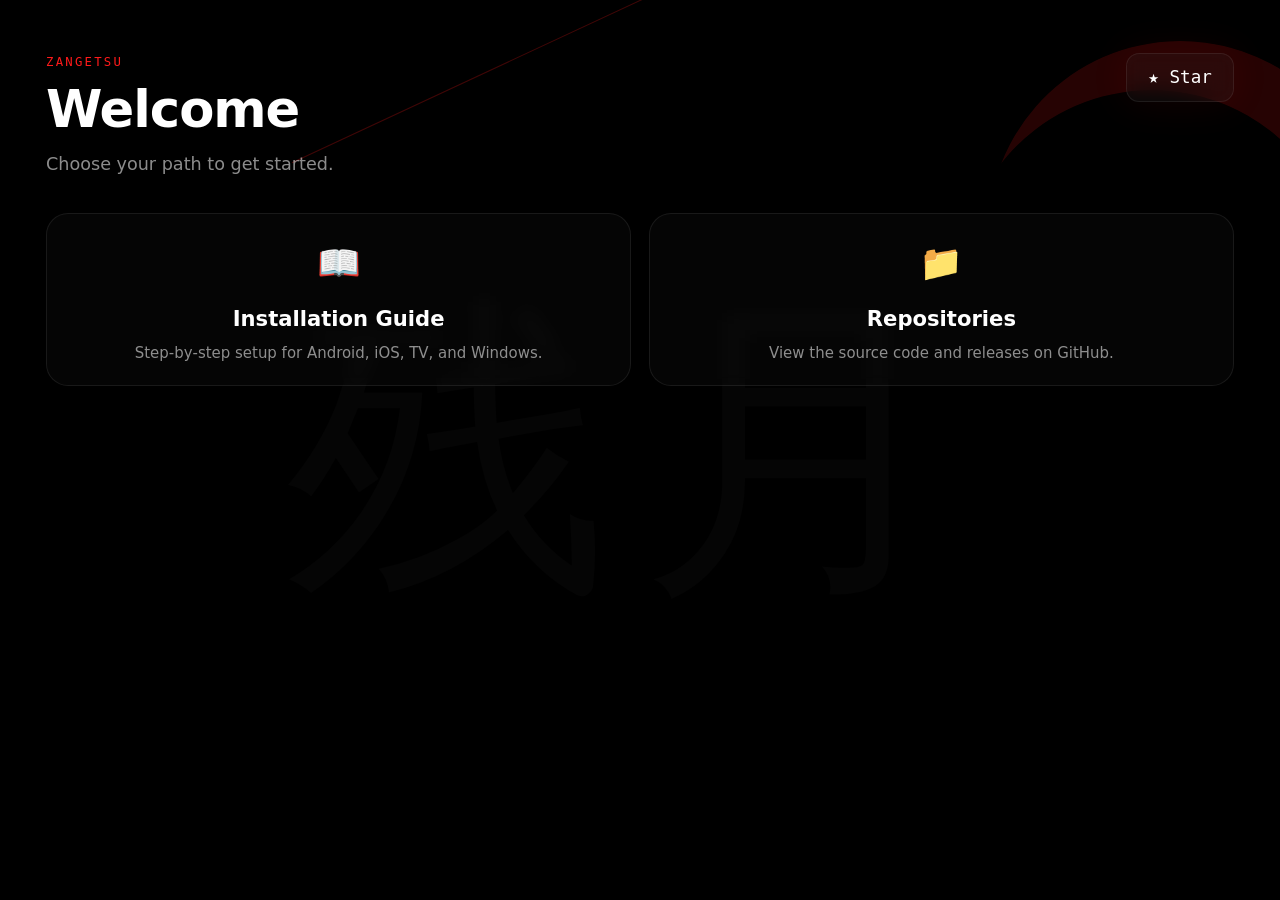
==== commit 2ff6a640: "Update GitHub links in index.html" ====
--- a/index.html
+++ b/index.html
@@ -41,8 +41,7 @@
         <p class="subtext">Choose your path to get started.</p>
       </div>
       <div style="display: flex; gap: 0.5rem; align-items: center;">
-        <a href="./settings/" class="settings-icon" aria-label="Settings">⚙️</a>
-        <a id="github-star" class="ghost-button star-button" href="https://github.com/YOUR_USERNAME/YOUR_REPO" target="_blank" rel="noopener noreferrer" aria-label="Star on GitHub">
+        <a id="github-star" class="ghost-button star-button" href="https://github.com/Spyou/Zangetsu" target="_blank" rel="noopener noreferrer" aria-label="Star on GitHub">
           ★ Star
         </a>
       </div>
@@ -55,7 +54,7 @@
           <h3>Installation Guide</h3>
           <p>Step‑by‑step setup for Android, iOS, TV, and Windows.</p>
         </a>
-        <a class="guide-card" href="https://github.com/YOUR_USERNAME/YOUR_REPO" target="_blank" rel="noopener noreferrer">
+        <a class="guide-card" href="https://github.com/Spyou/Zangetsu" target="_blank" rel="noopener noreferrer">
           <div class="guide-card-icon">📁</div>
           <h3>Repositories</h3>
           <p>View the source code and releases on GitHub.</p>
--- a/assets/styles.css
+++ b/assets/styles.css
@@ -37,7 +37,7 @@
   -moz-osx-font-smoothing: grayscale;
 }
 
-/* ===== Background Cyber Elements ===== */
+/* Background */
 .bg-cyber {
   position: fixed;
   top: 0;
@@ -48,7 +48,6 @@
   z-index: 0;
   overflow: hidden;
 }
-
 .kanji-watermark {
   position: absolute;
   top: 50%;
@@ -56,12 +55,11 @@
   transform: translate(-50%, -50%);
   font-size: clamp(12rem, 25vw, 35rem);
   font-family: 'Noto Serif JP', serif;
-  color: rgba(255, 255, 255, 0.02);
+  color: rgba(255,255,255,0.02);
   user-select: none;
   white-space: nowrap;
   letter-spacing: 0.1em;
 }
-
 .crescent-moon {
   position: absolute;
   top: 10%;
@@ -73,7 +71,6 @@
   opacity: 0.15;
   transform: rotate(-15deg);
 }
-
 .diagonal-line {
   position: absolute;
   top: 0;
@@ -85,614 +82,323 @@
   opacity: 0.25;
 }
 
-/* ===== Content Layering ===== */
-main,
-.topbar,
-.grid,
-.content,
-footer {
-  position: relative;
-  z-index: 1;
-}
-
-/* ===== Links & Interactive Elements ===== */
-a {
-  color: inherit;
-  text-decoration: none;
-}
-
-a:focus-visible,
-button:focus-visible {
-  outline: 2px solid var(--accent);
-  outline-offset: 3px;
-}
-
-/* ===== Skip Link ===== */
+main, .topbar, .grid, .content, footer { position: relative; z-index: 1; }
+
+a { color: inherit; text-decoration: none; }
+a:focus-visible, button:focus-visible { outline: 2px solid var(--accent); outline-offset: 3px; }
+
 .skip-link {
   position: absolute;
-  top: -3rem;
-  left: 1rem;
-  background: var(--accent);
-  color: #000;
-  padding: 0.5rem 1.2rem;
-  border-radius: var(--radius-sm);
-  z-index: 10000;
-  font-weight: 600;
-  font-size: 0.9rem;
+  top: -3rem; left: 1rem;
+  background: var(--accent); color: #000;
+  padding: 0.5rem 1.2rem; border-radius: var(--radius-sm);
+  z-index: 10000; font-weight: 600; font-size: 0.9rem;
   transition: top 0.2s ease;
-  font-family: 'Fira Code', 'JetBrains Mono', monospace;
-  text-transform: uppercase;
-  letter-spacing: 0.05em;
-}
-.skip-link:focus {
-  top: 1rem;
-}
-
-/* ===== Header & Navigation ===== */
-.topbar,
-.content,
-.grid {
-  width: min(var(--max), calc(100% - 2rem));
-  margin: 0 auto;
-}
+  font-family: 'Fira Code', monospace; text-transform: uppercase; letter-spacing: 0.05em;
+}
+.skip-link:focus { top: 1rem; }
+
+.topbar, .content, .grid { width: min(var(--max), calc(100% - 2rem)); margin: 0 auto; }
 
 .topbar {
-  display: flex;
-  align-items: flex-start;
-  justify-content: space-between;
-  gap: 1rem;
+  display: flex; align-items: flex-start; justify-content: space-between; gap: 1rem;
   padding: 3rem 0 2rem;
 }
-
 .eyebrow {
-  margin: 0 0 0.5rem;
-  text-transform: uppercase;
-  letter-spacing: 0.18em;
-  font-size: 0.7rem;
-  color: var(--accent);
-  font-family: 'Fira Code', 'JetBrains Mono', monospace;
-  font-weight: 500;
-}
-
-h1 {
-  margin: 0;
-  font-size: clamp(2.2rem, 4vw, 3.8rem);
-  font-weight: 800;
-  color: #ffffff;
-  line-height: 1.1;
-  letter-spacing: -0.02em;
-}
-
-.subtext {
-  margin: 0.7rem 0 0;
-  color: var(--muted);
-  max-width: 62ch;
-  font-size: 1rem;
-}
-
-.description {
-  margin: 0.5rem 0 0;
-  color: var(--muted);
-  font-size: 0.95rem;
-  max-width: 62ch;
-}
-
-/* ===== Buttons ===== */
-.ghost-button,
-.download-button,
-button.ghost-button {
-  display: inline-flex;
-  align-items: center;
-  justify-content: center;
-  min-height: 2.8rem;
-  padding: 0 1.2rem;
-  border-radius: var(--radius-md);
-  border: 1px solid var(--border);
-  background: rgba(255, 255, 255, 0.03);
-  backdrop-filter: blur(10px);
-  box-shadow: var(--shadow);
-  cursor: pointer;
-  font-family: inherit;
-  color: var(--text);
-  transition: transform 0.15s ease, border-color 0.15s ease, background 0.2s ease;
-  font-weight: 500;
-}
-
-.ghost-button:hover,
-.download-button:hover,
-button.ghost-button:hover {
-  background: rgba(255, 26, 26, 0.08);
-  border-color: var(--accent);
-  transform: translateY(-2px);
-}
-
+  margin: 0 0 0.5rem; text-transform: uppercase; letter-spacing: 0.18em; font-size: 0.7rem;
+  color: var(--accent); font-family: 'Fira Code', monospace; font-weight: 500;
+}
+h1 { margin: 0; font-size: clamp(2.2rem, 4vw, 3.8rem); font-weight: 800; color: #fff; line-height: 1.1; letter-spacing: -0.02em; }
+.subtext { margin: 0.7rem 0 0; color: var(--muted); max-width: 62ch; font-size: 1rem; }
+.description { margin: 0.5rem 0 0; color: var(--muted); font-size: 0.95rem; max-width: 62ch; }
+
+/* Buttons */
+.ghost-button, .download-button, button.ghost-button {
+  display: inline-flex; align-items: center; justify-content: center;
+  min-height: 2.8rem; padding: 0 1.2rem; border-radius: var(--radius-md);
+  border: 1px solid var(--border); background: rgba(255,255,255,0.03);
+  backdrop-filter: blur(10px); box-shadow: var(--shadow); cursor: pointer;
+  font-family: inherit; color: var(--text); transition: transform 0.15s, border-color 0.15s, background 0.2s; font-weight: 500;
+}
+.ghost-button:hover, .download-button:hover, button.ghost-button:hover {
+  background: rgba(255,26,26,0.08); border-color: var(--accent); transform: translateY(-2px);
+}
+.download-button { background: linear-gradient(135deg, rgba(255,26,26,0.15), rgba(255,26,26,0.03)); border-color: rgba(255,26,26,0.25); }
+
+.settings-icon {
+  font-size: 1.3rem; display: inline-flex; align-items: center; justify-content: center;
+  width: 2.8rem; height: 2.8rem; border-radius: var(--radius-md); border: 1px solid var(--border);
+  background: rgba(255,255,255,0.03); backdrop-filter: blur(10px); transition: transform 0.15s, border-color 0.15s;
+}
+.settings-icon:hover { transform: translateY(-2px); border-color: var(--accent); }
+
+/* Cards and panels */
+.grid { display: grid; grid-template-columns: repeat(2, minmax(0, 1fr)); gap: 1rem; padding-bottom: 3rem; }
+.card, .panel {
+  border: 1px solid var(--border); background: rgba(255,255,255,0.02); backdrop-filter: blur(15px);
+  border-radius: var(--radius-lg); box-shadow: var(--shadow);
+}
+.card { padding: 1.8rem 1.5rem; min-height: 11rem; transition: transform 0.2s, border-color 0.2s, background 0.2s; }
+.card:hover { border-color: var(--accent); background: rgba(255,26,26,0.03); transform: translateY(-3px); }
+.card h2, .panel h2 { margin-top: 0; font-weight: 700; color: #fff; }
+.card p, .panel p, .panel li { color: var(--muted); line-height: 1.7; }
+.content { display: grid; gap: 1rem; padding-bottom: 3rem; }
+.panel { padding: 1.8rem 1.5rem; }
+
+/* Guide cards (thin) */
+.guide-cards { display: grid; grid-template-columns: repeat(2, 1fr); gap: 1rem; margin-bottom: 1rem; }
+.guide-card {
+  background: rgba(255,255,255,0.02); border: 1px solid var(--border); border-radius: var(--radius-lg);
+  padding: 1.2rem 1.5rem; text-align: center; cursor: pointer;
+  transition: transform 0.2s, border-color 0.2s, background 0.2s; backdrop-filter: blur(10px);
+  display: flex; flex-direction: column; align-items: center; justify-content: center; gap: 0.4rem;
+}
+.guide-card:hover { border-color: var(--accent); background: rgba(255,26,26,0.03); transform: translateY(-3px); }
+.guide-card-icon { font-size: 2rem; margin-bottom: 0.2rem; }
+.guide-card h3 { margin: 0; font-weight: 700; color: #fff; font-size: 1.2rem; }
+.guide-card p { color: var(--muted); font-size: 0.85rem; margin: 0; line-height: 1.4; }
+
+/* Tabs */
+.tabs { display: flex; gap: 0.5rem; margin: 1.8rem 0 1.5rem; border-bottom: 1px solid var(--border); }
+.tab-btn {
+  background: none; border: 1px solid transparent; border-bottom: 2px solid transparent;
+  padding: 0.7rem 1.4rem; font-size: 0.95rem; font-weight: 500; color: var(--muted);
+  cursor: pointer; transition: color 0.2s, border-color 0.2s, background 0.2s;
+  border-radius: var(--radius-sm) var(--radius-sm) 0 0; font-family: 'Fira Code', monospace; letter-spacing: 0.03em;
+}
+.tab-btn:hover { color: #fff; background: rgba(255,26,26,0.05); }
+.tab-btn.active { color: var(--accent); border-bottom-color: var(--accent); background: rgba(255,26,26,0.08); }
+.tab-btn:disabled { opacity: 0.5; cursor: not-allowed; }
+.tab-link { margin-left: auto; font-size: 0.9rem; color: var(--accent); font-family: 'Fira Code', monospace; }
+
+/* Download area */
+.download-area { display: grid; gap: 0.8rem; }
+.download-top-row { display: flex; align-items: center; gap: 0.6rem; flex-wrap: wrap; }
+.refresh-btn { font-size: 0.8rem; min-height: 2rem; padding: 0 0.8rem; font-family: 'Fira Code', monospace; }
+.release-date { font-size: 0.85rem; color: var(--muted); font-family: 'Fira Code', monospace; }
+.last-updated { font-size: 0.7rem; color: var(--muted); margin-left: auto; font-family: 'Fira Code', monospace; }
+.download-row { display: flex; align-items: flex-start; gap: 1rem; flex-wrap: wrap; }
+.download-link-wrapper { display: flex; flex-direction: column; gap: 0.3rem; align-items: flex-start; }
 .download-button {
-  background: linear-gradient(135deg, rgba(255, 26, 26, 0.15), rgba(255, 26, 26, 0.03));
-  border-color: rgba(255, 26, 26, 0.25);
-}
-
-/* ===== Settings icon ===== */
-.settings-icon {
-  font-size: 1.3rem;
-  display: inline-flex;
-  align-items: center;
-  justify-content: center;
-  width: 2.8rem;
-  height: 2.8rem;
-  border-radius: var(--radius-md);
-  border: 1px solid var(--border);
-  background: rgba(255, 255, 255, 0.03);
-  backdrop-filter: blur(10px);
-  transition: transform 0.15s ease, border-color 0.15s ease;
-}
-.settings-icon:hover {
-  transform: translateY(-2px);
-  border-color: var(--accent);
-}
-
-/* ===== Cards & Panels ===== */
-.grid {
-  display: grid;
-  grid-template-columns: repeat(2, minmax(0, 1fr));
-  gap: 1rem;
-  padding-bottom: 3rem;
-}
-
-.card,
-.panel {
-  border: 1px solid var(--border);
-  background: rgba(255, 255, 255, 0.02);
-  backdrop-filter: blur(15px);
-  border-radius: var(--radius-lg);
-  box-shadow: var(--shadow);
-}
-
-.card {
-  padding: 1.8rem 1.5rem;
-  min-height: 11rem;
-  transition: transform 0.2s ease, border-color 0.2s ease, background 0.2s ease;
-}
-.card:hover {
-  border-color: var(--accent);
-  background: rgba(255, 26, 26, 0.03);
-  transform: translateY(-3px);
-}
-
-.card h2, .panel h2 {
-  margin-top: 0;
-  font-weight: 700;
-  color: #ffffff;
-}
-
-.card p, .panel p, .panel li {
-  color: var(--muted);
-  line-height: 1.7;
-}
-
-.content {
-  display: grid;
-  gap: 1rem;
-  padding-bottom: 3rem;
-}
-
-.panel {
-  padding: 1.8rem 1.5rem;
-}
-
-/* ===== Two‑Card Layout (thin version) ===== */
-.guide-cards {
-  display: grid;
-  grid-template-columns: repeat(2, 1fr);
-  gap: 1rem;
-  margin-bottom: 1rem;
-}
-
-.guide-card {
-  background: rgba(255, 255, 255, 0.02);
-  border: 1px solid var(--border);
-  border-radius: var(--radius-lg);
-  padding: 1.2rem 1.5rem;
-  text-align: center;
-  cursor: pointer;
-  transition: transform 0.2s ease, border-color 0.2s ease, background 0.2s ease;
-  backdrop-filter: blur(10px);
-  display: flex;
-  flex-direction: column;
-  align-items: center;
-  justify-content: center;
-  gap: 0.4rem;
-}
-
-.guide-card:hover {
-  border-color: var(--accent);
-  background: rgba(255, 26, 26, 0.03);
-  transform: translateY(-3px);
-}
-
-.guide-card-icon {
-  font-size: 2rem;
-  margin-bottom: 0.2rem;
-}
-
-.guide-card h3 {
-  margin: 0;
-  font-weight: 700;
-  color: #ffffff;
-  font-size: 1.2rem;
-}
-
-.guide-card p {
-  color: var(--muted);
-  font-size: 0.85rem;
-  margin: 0;
-  line-height: 1.4;
-}
-
-/* ===== Tabs (Windows page) ===== */
-.tabs {
-  display: flex;
+  width: fit-content; max-width: 18rem; white-space: nowrap; overflow: hidden; text-overflow: ellipsis;
   gap: 0.5rem;
-  margin: 1.8rem 0 1.5rem;
-  border-bottom: 1px solid var(--border);
-}
-
-.tab-btn {
-  background: none;
-  border: 1px solid transparent;
-  border-bottom: 2px solid transparent;
-  padding: 0.7rem 1.4rem;
-  font-size: 0.95rem;
-  font-weight: 500;
-  color: var(--muted);
-  cursor: pointer;
-  transition: color 0.2s, border-color 0.2s, background 0.2s;
-  border-radius: var(--radius-sm) var(--radius-sm) 0 0;
-  font-family: 'Fira Code', 'JetBrains Mono', monospace;
-  letter-spacing: 0.03em;
-}
-
-.tab-btn:hover {
-  color: #ffffff;
-  background: rgba(255, 26, 26, 0.05);
-}
-
-.tab-btn.active {
-  color: var(--accent);
-  border-bottom-color: var(--accent);
-  background: rgba(255, 26, 26, 0.08);
-}
-
-.method-content {
-  min-height: 7rem;
-  transition: opacity 0.25s ease;
-}
-
-.method-content ol {
-  padding-left: 1.6rem;
-  margin: 0.8rem 0 1rem;
-}
-
-.method-content li {
-  margin-bottom: 0.6rem;
-  color: var(--muted);
-}
-
-.method-note {
-  font-size: 0.85rem;
-  color: var(--muted);
-  font-style: italic;
-  margin-top: 1rem;
-  font-family: 'Fira Code', monospace;
-}
-
-/* ===== Download Area (kept for future step pages) ===== */
-.download-area { display: grid; gap: 0.8rem; }
-
-.download-top-row {
+}
+.file-size { font-size: 0.8rem; color: var(--muted); padding-left: 0.3rem; font-family: 'Fira Code', monospace; }
+.copy-btn { font-size: 0.8rem; min-height: 2.8rem; font-family: 'Fira Code', monospace; }
+.qr-code {
+  display: flex; flex-direction: column; align-items: center; gap: 0.3rem; padding: 0.5rem;
+  background: rgba(255,255,255,0.03); border-radius: var(--radius-md); border: 1px solid var(--border);
+}
+.qr-code img { display: block; width: 7rem; height: 7rem; }
+.qr-code small { font-size: 0.7rem; color: var(--muted); font-family: 'Fira Code', monospace; }
+
+/* Release notes */
+.release-notes {
+  margin-top: 0.6rem; padding: 0.8rem; background: rgba(255,26,26,0.05); border-radius: var(--radius-md);
+  border: 1px solid rgba(255,26,26,0.1); overflow: hidden;
+}
+.release-notes h3 { margin: 0 0 0.4rem; font-size: 0.9rem; color: var(--accent); font-family: 'Fira Code', monospace; text-transform: uppercase; letter-spacing: 0.08em; }
+.release-preview-text { position: relative; max-height: 6em; overflow: hidden; font-size: 0.9rem; color: var(--muted); white-space: pre-wrap; line-height: 1.6; }
+.release-preview-text::after {
+  content: ""; position: absolute; bottom: 0; left: 0; right: 0; height: 2.5em;
+  background: linear-gradient(transparent, rgba(0,0,0,0.9)); backdrop-filter: blur(5px); pointer-events: none;
+}
+
+/* Badge */
+.badge {
+  display: inline-flex; width: fit-content; padding: 0.2rem 0.7rem; border-radius: var(--radius-full);
+  background: rgba(255,26,26,0.15); color: var(--accent); font-size: 0.8rem; border: 1px solid rgba(255,26,26,0.3);
+  font-family: 'Fira Code', monospace; font-weight: 500; letter-spacing: 0.04em;
+}
+
+/* Back to top */
+.back-to-top {
+  position: fixed; bottom: 1.5rem; right: 1.5rem; display: none; width: 2.8rem; height: 2.8rem;
+  border-radius: 50%; border: 1px solid var(--border); background: rgba(0,0,0,0.8); backdrop-filter: blur(10px);
+  box-shadow: var(--shadow); align-items: center; justify-content: center; cursor: pointer; z-index: 999;
+  color: var(--accent); font-size: 1.2rem; transition: transform 0.2s, border-color 0.2s;
+}
+.back-to-top:hover { border-color: var(--accent); transform: translateY(-3px); }
+
+/* Language select */
+.language-select { background: rgba(0,0,0,0.7); border: 1px solid var(--border); border-radius: var(--radius-md); color: var(--text); font-family: 'Fira Code', monospace; padding: 0.6rem 0.8rem; cursor: pointer; font-size: 0.85rem; backdrop-filter: blur(10px); }
+
+/* Star button */
+.star-button { min-height: 2.8rem; font-family: 'Fira Code', monospace; }
+.star-count { font-weight: 600; margin-left: 0.3rem; color: var(--accent); }
+
+/* Coming soon overlay */
+.coming-soon-overlay {
+  position: fixed; top: 0; left: 0; width: 100%; height: 100%; background: rgba(0,0,0,0.85);
+  backdrop-filter: blur(6px); display: flex; align-items: center; justify-content: center; z-index: 9999;
+  animation: fadeIn 0.5s ease;
+}
+.coming-soon-box {
+  background: rgba(10,10,10,0.95); border: 1px solid var(--accent); border-radius: var(--radius-lg);
+  padding: 2rem 2rem; text-align: center; max-width: 22rem; box-shadow: 0 0 60px rgba(255,26,26,0.2);
+}
+.coming-soon-box h2 { font-family: 'Fira Code', monospace; font-size: 1.6rem; color: var(--accent); margin-bottom: 0.8rem; text-transform: uppercase; letter-spacing: 0.1em; }
+.coming-soon-box p { color: var(--muted); margin-bottom: 0.5rem; font-size: 0.9rem; }
+.coming-soon-box .ghost-button { margin-top: 1rem; }
+
+/* Progress bar & step navigation */
+.progress-bar-container { width: 100%; height: 4px; background: var(--border); border-radius: 2px; margin-bottom: 0.5rem; }
+.progress-bar { height: 100%; background: var(--accent); border-radius: 2px; transition: width 0.3s ease; }
+.step-count { font-size: 0.8rem; color: var(--muted); font-family: 'Fira Code', monospace; margin-bottom: 1rem; }
+.step-layout { margin-bottom: 2rem; }
+.step-card { padding: 1.5rem; }
+.step-header { display: flex; align-items: flex-start; gap: 1rem; margin-bottom: 1.5rem; }
+.step-badge {
+  width: 2.5rem; height: 2.5rem; border-radius: 50%; background: var(--accent); color: #000;
+  display: flex; align-items: center; justify-content: center; font-weight: 800; font-size: 1.2rem; flex-shrink: 0;
+}
+.step-title h2 { margin: 0 0 0.2rem; font-size: 1.3rem; }
+.step-desc { color: var(--muted); font-size: 0.9rem; margin: 0; }
+
+.download-options { display: flex; flex-direction: column; gap: 0.5rem; margin-bottom: 1.5rem; }
+.download-row-item {
+  display: flex; align-items: center; gap: 1rem; padding: 0.8rem 1rem; border: 1px solid var(--border);
+  border-radius: var(--radius-md); background: rgba(255,255,255,0.02); text-decoration: none; color: var(--text);
+  transition: border-color 0.2s, background 0.2s;
+}
+.download-row-item:hover { border-color: var(--accent); background: rgba(255,26,26,0.05); }
+.download-icon { font-size: 1.2rem; }
+.apk-name { flex: 1; font-weight: 500; }
+.apk-compat { color: var(--muted); font-size: 0.85rem; white-space: nowrap; }
+
+.step-nav { display: flex; align-items: center; justify-content: space-between; margin-top: 1rem; }
+.step-dots { display: flex; gap: 0.4rem; }
+.dot { width: 0.6rem; height: 0.6rem; border-radius: 50%; background: var(--border); transition: background 0.2s; }
+.dot.active { background: var(--accent); }
+.next-btn { min-height: 2.5rem; }
+
+.quick-cards { display: grid; grid-template-columns: 1fr; gap: 0.8rem; margin-bottom: 2rem; }
+.quick-card { display: flex; align-items: center; justify-content: space-between; padding: 1.2rem 1.5rem; min-height: auto; text-decoration: none; }
+.quick-card h3 { margin: 0 0 0.3rem; font-size: 1.1rem; }
+.quick-card p { margin: 0; font-size: 0.85rem; }
+.external-icon { font-size: 1.2rem; color: var(--accent); }
+
+.footer-bar { display: flex; align-items: center; justify-content: space-between; padding: 1.5rem 0; border-top: 1px solid var(--border); margin-top: 2rem; }
+.footer-link { color: var(--muted); font-size: 0.9rem; }
+.footer-link:hover { color: var(--accent); }
+
+.accent-link { color: var(--accent); text-decoration: underline; }
+
+/* Animations */
+@keyframes fadeIn { from { opacity: 0; transform: translateY(10px); } to { opacity: 1; transform: translateY(0); } }
+main { animation: fadeIn 0.6s ease both; }
+
+/* Responsive */
+@media (max-width: 760px) {
+  .topbar { flex-direction: column; }
+  .grid { grid-template-columns: 1fr; }
+  .guide-cards { grid-template-columns: 1fr; }
+  .download-row { flex-direction: column; align-items: stretch; }
+  .qr-code { align-self: flex-start; }
+  .tabs { flex-wrap: wrap; }
+  .compact-header { flex-direction: row; flex-wrap: wrap; }
+  .header-right { margin-top: 0.5rem; }
+              }
+
+/* Pill box for device selector */
+.pill-box {
   display: flex;
   align-items: center;
-  gap: 0.6rem;
-  flex-wrap: wrap;
-}
-
-.refresh-btn {
+  gap: 0.4rem;
+  background: rgba(255,255,255,0.03);
+  border: 1px solid var(--border);
+  border-radius: 999px;
+  padding: 0.3rem 0.8rem;
+}
+.pill-btn {
   font-size: 0.8rem;
   min-height: 2rem;
   padding: 0 0.8rem;
-  font-family: 'Fira Code', monospace;
-}
-
-.release-date {
-  font-size: 0.85rem;
-  color: var(--muted);
-  font-family: 'Fira Code', monospace;
-}
-
-.last-updated {
-  font-size: 0.7rem;
-  color: var(--muted);
-  margin-left: auto;
-  font-family: 'Fira Code', monospace;
-}
-
-.download-row {
-  display: flex;
-  align-items: flex-start;
-  gap: 1rem;
-  flex-wrap: wrap;
-}
-
-.download-link-wrapper {
-  display: flex;
-  flex-direction: column;
-  gap: 0.3rem;
-  align-items: flex-start;
-}
-
-.download-button {
-  width: fit-content;
-  max-width: 18rem;
-  white-space: nowrap;
-  overflow: hidden;
-  text-overflow: ellipsis;
-  gap: 0.5rem;
-}
-
-.file-size {
-  font-size: 0.8rem;
-  color: var(--muted);
-  padding-left: 0.3rem;
-  font-family: 'Fira Code', monospace;
-}
-
-.copy-btn {
-  font-size: 0.8rem;
-  min-height: 2.8rem;
-  font-family: 'Fira Code', monospace;
-}
-
-.qr-code {
-  display: flex;
-  flex-direction: column;
-  align-items: center;
-  gap: 0.3rem;
-  padding: 0.5rem;
-  background: rgba(255, 255, 255, 0.03);
-  border-radius: var(--radius-md);
-  border: 1px solid var(--border);
-}
-
-.qr-code img {
-  display: block;
-  width: 7rem;
-  height: 7rem;
-}
-
-.qr-code small {
-  font-size: 0.7rem;
-  color: var(--muted);
-  font-family: 'Fira Code', monospace;
-}
-
-/* ===== Release Notes Preview (blurred fade) ===== */
-.release-notes {
-  margin-top: 0.6rem;
-  padding: 0.8rem;
-  background: rgba(255, 26, 26, 0.05);
-  border-radius: var(--radius-md);
-  border: 1px solid rgba(255, 26, 26, 0.1);
-  overflow: hidden;
-}
-
-.release-notes h3 {
-  margin: 0 0 0.4rem;
-  font-size: 0.9rem;
-  color: var(--accent);
-  font-family: 'Fira Code', monospace;
-  text-transform: uppercase;
-  letter-spacing: 0.08em;
-}
-
-.release-preview-text {
-  position: relative;
-  max-height: 6em;
-  overflow: hidden;
-  font-size: 0.9rem;
-  color: var(--muted);
-  white-space: pre-wrap;
-  line-height: 1.6;
-}
-
-.release-preview-text::after {
-  content: "";
-  position: absolute;
-  bottom: 0;
-  left: 0;
-  right: 0;
-  height: 2.5em;
-  background: linear-gradient(transparent, rgba(0,0,0,0.9));
-  backdrop-filter: blur(5px);
-  pointer-events: none;
-}
-
-/* ===== Badges ===== */
-.badge {
-  display: inline-flex;
-  width: fit-content;
-  padding: 0.2rem 0.7rem;
-  border-radius: var(--radius-full);
-  background: rgba(255, 26, 26, 0.15);
-  color: var(--accent);
-  font-size: 0.8rem;
-  border: 1px solid rgba(255, 26, 26, 0.3);
-  font-family: 'Fira Code', monospace;
-  font-weight: 500;
-  letter-spacing: 0.04em;
-}
-
-/* ===== Back‑to‑Top ===== */
-.back-to-top {
-  position: fixed;
-  bottom: 1.5rem;
-  right: 1.5rem;
-  display: none;
-  width: 2.8rem;
-  height: 2.8rem;
-  border-radius: 50%;
-  border: 1px solid var(--border);
-  background: rgba(0,0,0,0.8);
-  backdrop-filter: blur(10px);
-  box-shadow: var(--shadow);
-  align-items: center;
-  justify-content: center;
-  cursor: pointer;
-  z-index: 999;
-  color: var(--accent);
-  font-size: 1.2rem;
-  transition: transform 0.2s, border-color 0.2s;
-}
-.back-to-top:hover {
-  border-color: var(--accent);
-  transform: translateY(-3px);
-}
-
-/* ===== Language Select ===== */
-.language-select {
-  background: rgba(0,0,0,0.7);
-  border: 1px solid var(--border);
-  border-radius: var(--radius-md);
-  color: var(--text);
-  font-family: 'Fira Code', monospace;
-  padding: 0.6rem 0.8rem;
-  cursor: pointer;
-  font-size: 0.85rem;
-  backdrop-filter: blur(10px);
-}
-
-/* ===== Star Button (GitHub) ===== */
-.star-button {
-  min-height: 2.8rem;
-  font-family: 'Fira Code', monospace;
-}
-.star-count {
-  font-weight: 600;
-  margin-left: 0.3rem;
-  color: var(--accent);
-}
-
-/* ===== Installation Feedback ===== */
-.install-feedback {
-  margin-top: 0.8rem;
-}
-.install-btn {
-  min-height: 2.8rem;
-}
-
-/* ===== Checksum Row ===== */
-.checksum-row {
+}
+
+/* Release tabs (compact) */
+.release-tabs {
   display: flex;
   align-items: center;
   gap: 0.5rem;
-  flex-wrap: wrap;
-  margin-top: 0.6rem;
-}
-
-/* ===== Loading Spinner ===== */
-.loading-spinner {
+  margin: 1rem 0;
+}
+.tab-btn.pill-btn {
+  border-radius: 999px;
+  font-size: 0.85rem;
+  padding: 0.4rem 1rem;
+}
+.pill-link {
+  font-size: 0.85rem;
+  color: var(--accent);
+  font-family: 'Fira Code', monospace;
+  margin-left: auto;
+  background: rgba(255,255,255,0.03);
+  border: 1px solid var(--border);
+  border-radius: 999px;
+  padding: 0.4rem 1rem;
+  text-decoration: none;
+  transition: border-color 0.2s;
+}
+.pill-link:hover { border-color: var(--accent); }
+
+/* APK row info */
+.apk-info {
+  display: flex;
+  flex-direction: column;
+}
+.apk-label {
+  font-weight: 600;
+}
+.apk-desc {
+  font-size: 0.8rem;
+  color: var(--muted);
+}
+
+.step-note {
+  margin-top: 1rem;
+  font-size: 0.9rem;
+  color: var(--muted);
+}
+
+/* Flair text accents */
+.accent-text {
+  color: var(--accent);
+  font-weight: 600;
+}
+
+.flair-notice {
+  display: flex;
+  align-items: flex-start;
+  gap: 0.5rem;
+  background: rgba(255, 26, 26, 0.08);
+  border: 1px solid rgba(255, 26, 26, 0.15);
+  border-radius: var(--radius-md);
+  padding: 0.8rem 1rem;
+  margin: 1rem 0;
+  font-size: 0.95rem;
+  line-height: 1.5;
+}
+.flair-notice .icon {
+  font-size: 1.2rem;
+  flex-shrink: 0;
+}
+
+.flair-success {
+  margin-top: 1rem;
+  padding: 0.8rem 1rem;
+  background: rgba(0, 255, 0, 0.06);
+  border: 1px solid rgba(0, 255, 0, 0.2);
+  border-radius: var(--radius-md);
+  color: #b0ffb0;
+  font-weight: 500;
   display: flex;
   align-items: center;
   gap: 0.5rem;
+}
+
+.step-note {
+  margin-top: 1rem;
+  font-size: 0.9rem;
   color: var(--muted);
 }
-.loading-spinner span::before {
-  content: "";
-  display: inline-block;
-  width: 0.9rem;
-  height: 0.9rem;
-  border: 2px solid var(--border);
-  border-top-color: var(--accent);
-  border-radius: 50%;
-  animation: spin 0.8s linear infinite;
-  margin-right: 0.5rem;
-}
-
-@keyframes spin {
-  to { transform: rotate(360deg); }
-}
-
-/* ===== Animations ===== */
-@keyframes fadeIn {
-  from { opacity: 0; transform: translateY(10px); }
-  to { opacity: 1; transform: translateY(0); }
-}
-main {
-  animation: fadeIn 0.6s ease both;
-}
-
-/* ===== Coming Soon Overlay (slightly smaller) ===== */
-.coming-soon-overlay {
-  position: fixed;
-  top: 0;
-  left: 0;
-  width: 100%;
-  height: 100%;
-  background: rgba(0,0,0,0.85);
-  backdrop-filter: blur(6px);
-  display: flex;
-  align-items: center;
-  justify-content: center;
-  z-index: 9999;
-  animation: fadeIn 0.5s ease;
-}
-
-.coming-soon-box {
-  background: rgba(10,10,10,0.95);
-  border: 1px solid var(--accent);
-  border-radius: var(--radius-lg);
-  padding: 2rem 2rem;
-  text-align: center;
-  max-width: 22rem;
-  box-shadow: 0 0 60px rgba(255, 26, 26, 0.2);
-}
-
-.coming-soon-box h2 {
-  font-family: 'Fira Code', monospace;
-  font-size: 1.6rem;
-  color: var(--accent);
-  margin-bottom: 0.8rem;
-  text-transform: uppercase;
-  letter-spacing: 0.1em;
-}
-
-.coming-soon-box p {
-  color: var(--muted);
-  margin-bottom: 0.5rem;
-  font-size: 0.9rem;
-}
-
-.coming-soon-box .ghost-button {
-  margin-top: 1rem;
-}
-
-/* ===== Responsive ===== */
-@media (max-width: 760px) {
-  .topbar {
-    flex-direction: column;
-  }
-  .grid {
-    grid-template-columns: 1fr;
-  }
-  .guide-cards {
-    grid-template-columns: 1fr;
-  }
-  .download-row {
-    flex-direction: column;
-    align-items: stretch;
-  }
-  .qr-code {
-    align-self: flex-start;
-  }
-  .tabs {
-    flex-wrap: wrap;
-  }
-}
